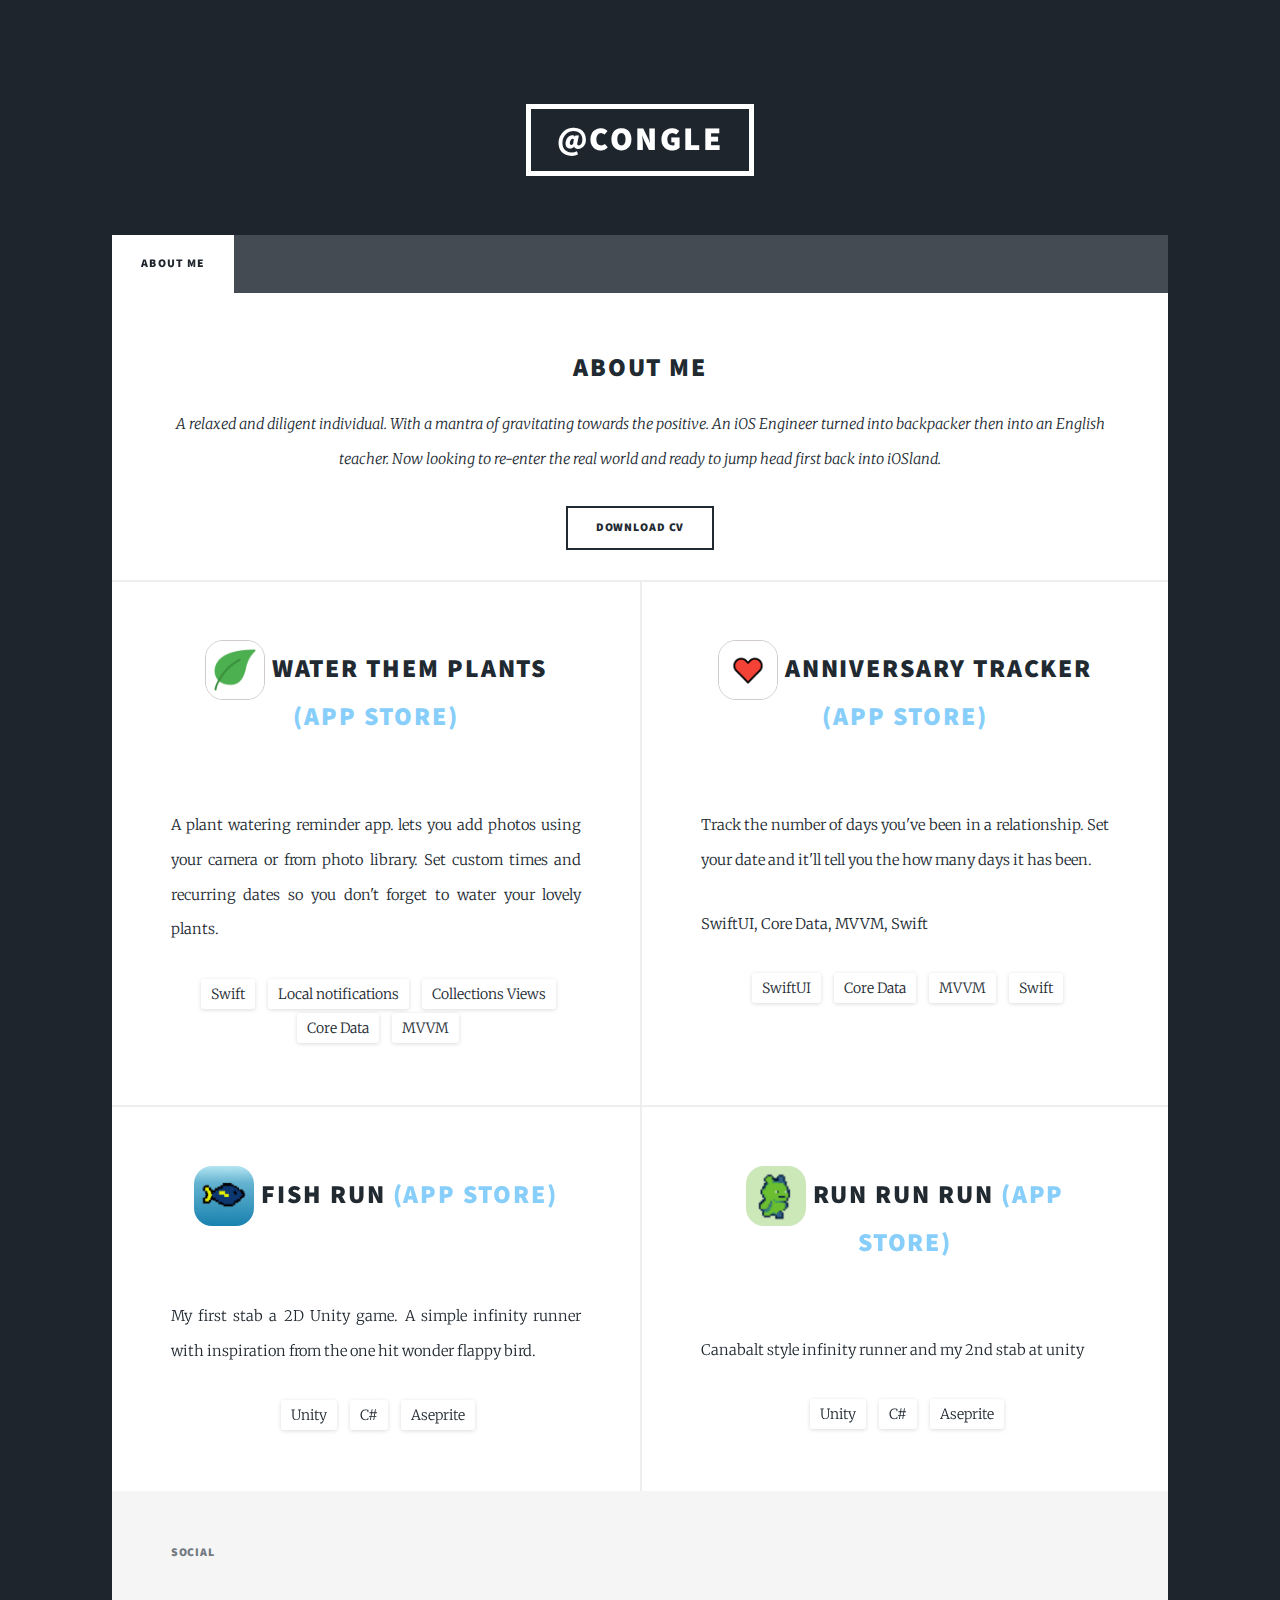
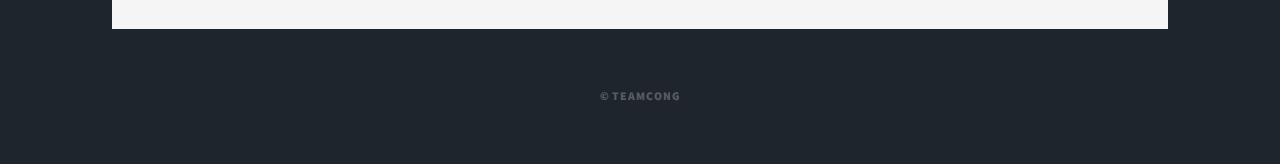
==== index.html @ a838cdcf "adds tags and app icons" ====
<!DOCTYPE HTML>
<!--
	Massively by HTML5 UP
	html5up.net | @ajlkn
	Free for personal and commercial use under the CCA 3.0 license (html5up.net/license)
-->
<html>
	<head>
		<title>Cong Le</title>
		<meta charset="utf-8" />
		<meta name="viewport" content="width=device-width, initial-scale=1, user-scalable=no" />
		<link rel="stylesheet" href="assets/css/main.css" />
		<noscript><link rel="stylesheet" href="assets/css/noscript.css" /></noscript>
	</head>
	<body class="is-preload">

		<!-- Wrapper -->
			<div id="wrapper" class="fade-in">
				<!-- Header -->
					<header id="header">
						<a href="index.html" class="logo">@CongLe</a>
					</header>

				<!-- Nav -->
					<nav id="nav">
						<ul class="links">
							<li class="active"><a href="index.html">About me</a></li>
							<!-- <li class="active"><a href="index.html">Apps</a></li>
							<li class="active"><a href="index.html">This is Massively</a></li> -->
						</ul>
						<ul class="icons">
							<li><a href="https://twitter.com/congle" class="icon brands fa-twitter"><span class="label">Twitter</span></a></li>
							<li><a href="https://www.linkedin.com/in/cong-le-ios/" class="icon brands fa-linkedin"><span class="label">Instagram</span></a></li>
							<li><a href="https://github.com/CongL3" class="icon brands fa-github"><span class="label">GitHub</span></a></li>
						</ul>
					</nav>

				<!-- Main -->
					<div id="main">

						<!-- Featured Post -->
								<header class="major">
									<h2><a href="#">About me</a></h2>
									<p>A relaxed and diligent individual. With a mantra of gravitating towards the positive. An iOS Engineer turned into backpacker then into an English teacher.
										Now looking to re-enter the real world and ready to jump head first back into iOSland.
										</p>
										<a href="files/CV.pdf" target="_blank" class="section_btn button"><span><i
											class="fa fa-download" aria-hidden="true"></i></span>Download CV</a>
												</header>
								<!-- <a href="#" class="image main"><img src="images/pic01.jpg" alt="" /></a>
								<ul class="actions special">
									<li><a href="#" class="button large">Full Story</a></li>
								</ul> -->

						<!-- Posts -->
							<section class="posts">
								<article>
									<header>
										<h2>
											<div>
												<img src="images/waterthemplantsicon.png" style="vertical-align: middle; height:60px;width:auto;border-radius:30%;  border: 1px solid rgb(209, 202, 202);"/>
												<span style="vertical-align: middle;">Water them plants<a href="https://apps.apple.com/us/app/water-them-plants/id1573313539" style="color: lightskyblue;"> (App store) </a></span>
											</div>
										</h2>
									</header>
									<a class="image fit"><img src="images/waterthemplants.png" alt="" /></a>
									<p>A plant watering reminder app. lets you add photos using your camera or from photo library.
										 Set custom times and recurring dates so you don't forget to water your lovely plants.</p>
										 <ul class="tags">
											<li>Swift</li>
											<li>Local notifications</li>
											<li>Collections Views</li>
											<li>Core Data</li>
											<li>MVVM</li>
										</ul>
								</article>
								<article>
									<header>

										<h2>
											<div>
												<img src="images/anniversaryicon.png" style="vertical-align: middle; height:60px;width:auto;border-radius:30%;border: 1px solid rgb(209, 202, 202)"/>
												<span style="vertical-align: middle;">Anniversary tracker<a href="https://apps.apple.com/us/app/anniversary-tracker-no-ads/id1570714816" style="color: lightskyblue;"> (App store) </a></span>
											</div>
										</h2>
									</header>
									<a class="image fit"><img src="images/anniversarytracker.png" alt="" /></a>
									<p>Track the number of days you've been in a relationship. Set your date and it'll tell you the how many days it has been.</p>
									<p>SwiftUI, Core Data, MVVM, Swift</p>
									<ul class="tags">
										<li>SwiftUI</li>
										<li>Core Data</li>
										<li>MVVM</li>
										<li>Swift</li>
									</ul>

								</article>
								<article>
									<header>
									<h2>
										<div>
											<img src="images/FishRunIcon.png" style="vertical-align: middle; height:60px;width:auto;border-radius:30%;"/>
											<span style="vertical-align: middle;">Fish Run<a href="https://apps.apple.com/us/app/fish-run-collect-stars/id1580103922" style="color: lightskyblue;"> (App store) </a></span>
										</div>
									</h2>
									</header>
									<a class="image fit"><img src="images/fishrun.png" alt="" /></a>
									<p>My first stab a 2D Unity game. A simple infinity runner with inspiration from the one hit wonder flappy bird.</p>
									<ul class="tags">
										<li>Unity</li>
										<li>C#</li>
										<li>Aseprite</li>
									</ul>
								</article>
								<article>
									<header>
										<h2>
											<div>
												<img src="images/RunRunRunIcon.png" style="vertical-align: middle; height:60px;width:auto;border-radius:30%;"/>
												<span style="vertical-align: middle;">Run Run Run<a href="https://apps.apple.com/us/app/run-run-run/id1582701318" style="color: lightskyblue;"> (App store) </a></span>
											</div>
										</h2>
									</header>
									<a class="image fit"><img src="images/runrunrun.png" alt="" /></a>
									<p>Canabalt style infinity runner and my 2nd stab at unity</p>
									<ul class="tags">
										<li>Unity</li>
										<li>C#</li>
										<li>Aseprite</li>
									</ul>

								</article>

							</section>

						<!-- Footer -->

					</div>

				<!-- Footer -->
					<footer id="footer">
						<!-- <section class="split contact">
							<section class="alt">
								<h3>Address</h3>
								<p>1234 Somewhere Road #87257<br />
								Nashville, TN 00000-0000</p>
							</section>
						</section> -->
						<section class="split contact">
							<section>
								<h3>Social</h3>
								<ul class="icons alt">

									<li><a href="https://twitter.com/congle" class="icon brands alt fa-twitter"><span class="label">Twitter</span></a></li>
									<li><a href="https://www.linkedin.com/in/cong-le-ios/" class="icon brands alt fa-linkedin"><span class="label">linkedin</span></a></li>
									<li><a href="https://github.com/CongL3" class="icon brands alt fa-github"><span class="label">GitHub</span></a></li>
								</ul>
							</section>
						</section>
					</footer>

				<!-- Copyright -->
					<div id="copyright">
						<ul><li>&copy; TEAMCONG</li>
					</div>

			</div>

		<!-- Scripts -->
			<script src="assets/js/jquery.min.js"></script>
			<script src="assets/js/jquery.scrollex.min.js"></script>
			<script src="assets/js/jquery.scrolly.min.js"></script>
			<script src="assets/js/browser.min.js"></script>
			<script src="assets/js/breakpoints.min.js"></script>
			<script src="assets/js/util.js"></script>
			<script src="assets/js/main.js"></script>

	</body>
</html>
---- assets/css/main.css ----
@import url(fontawesome-all.min.css);
@import url("https://fonts.googleapis.com/css?family=Merriweather:300,700,300italic,700italic|Source+Sans+Pro:900");

/*
	Massively by HTML5 UP
	html5up.net | @ajlkn
	Free for personal and commercial use under the CCA 3.0 license (html5up.net/license)
*/

html, body, div, span, applet, object,
iframe, h1, h2, h3, h4, h5, h6, p, blockquote,
pre, a, abbr, acronym, address, big, cite,
code, del, dfn, em, img, ins, kbd, q, s, samp,
small, strike, strong, sub, sup, tt, var, b,
u, i, center, dl, dt, dd, ol, ul, li, fieldset,
form, label, legend, table, caption, tbody,
tfoot, thead, tr, th, td, article, aside,
canvas, details, embed, figure, figcaption,
footer, header, hgroup, menu, nav, output, ruby,
section, summary, time, mark, audio, video {
	margin: 0;
	padding: 0;
	border: 0;
	font-size: 100%;
	font: inherit;
	vertical-align: baseline;}

article, aside, details, figcaption, figure,
footer, header, hgroup, menu, nav, section {
	display: block;}

body {
	line-height: 1;
}

ol, ul {
	list-style: none;
}

blockquote, q {
	quotes: none;
}

	blockquote:before, blockquote:after, q:before, q:after {
		content: '';
		content: none;
	}

table {
	border-collapse: collapse;
	border-spacing: 0;
}

body {
	-webkit-text-size-adjust: none;
}

mark {
	background-color: transparent;
	color: inherit;
}

input::-moz-focus-inner {
	border: 0;
	padding: 0;
}

input, select, textarea {
	-moz-appearance: none;
	-webkit-appearance: none;
	-ms-appearance: none;
	appearance: none;
}

/* Basic */

	@-ms-viewport {
		width: device-width;
	}

	body {
		-ms-overflow-style: scrollbar;
	}

	@media screen and (max-width: 480px) {

		html, body {
			min-width: 320px;
		}

	}

	html {
		box-sizing: border-box;
	}

	*, *:before, *:after {
		box-sizing: inherit;
	}

	body {
		background-color: #1e252d;
	}

		body.is-preload *, body.is-preload *:before, body.is-preload *:after {
			-moz-animation: none !important;
			-webkit-animation: none !important;
			-ms-animation: none !important;
			animation: none !important;
			-moz-transition: none !important;
			-webkit-transition: none !important;
			-ms-transition: none !important;
			transition: none !important;
		}

/* Type */

	html {
		font-size: 16pt;
	}

		@media screen and (max-width: 1680px) {

			html {
				font-size: 12pt;
			}

		}

		@media screen and (max-width: 1280px) {

			html {
				font-size: 11pt;
			}

		}

		@media screen and (max-width: 360px) {

			html {
				font-size: 10pt;
			}

		}

	body {
		color: #212931;
	}

	body, input, select, textarea {
		font-family: "Merriweather", Georgia, serif;
		font-weight: 300;
		font-size: 1rem;
		line-height: 2.375;
	}

	a {
		-moz-transition: color 0.2s ease-in-out, background-color 0.2s ease-in-out, border-color 0.2s ease-in-out, box-shadow 0.2s ease-in-out;
		-webkit-transition: color 0.2s ease-in-out, background-color 0.2s ease-in-out, border-color 0.2s ease-in-out, box-shadow 0.2s ease-in-out;
		-ms-transition: color 0.2s ease-in-out, background-color 0.2s ease-in-out, border-color 0.2s ease-in-out, box-shadow 0.2s ease-in-out;
		transition: color 0.2s ease-in-out, background-color 0.2s ease-in-out, border-color 0.2s ease-in-out, box-shadow 0.2s ease-in-out;
		border-bottom: dotted 1px;
		text-decoration: none;
	}

		a:hover {
			border-bottom-color: transparent;
		}

	strong, b {
		font-weight: 600;
	}

	em, i {
		font-style: italic;
	}

	p {
		text-align: justify;
		margin: 0 0 2rem 0;
	}

	h1, h2, h3, h4, h5, h6 {
		font-family: "Source Sans Pro", Helvetica, sans-serif;
		font-weight: 900;
		line-height: 1.5;
		letter-spacing: 0.075em;
		text-transform: uppercase;
		margin: 0 0 1rem 0;
	}

		h1 a, h2 a, h3 a, h4 a, h5 a, h6 a {
			border-bottom: 0;
			color: inherit;
			text-decoration: none;
		}

	h1 {
		font-size: 4rem;
		line-height: 1.1;
		margin: 0 0 2rem 0;
	}

	h2 {
		font-size: 1.75rem;
		line-height: 1.3;
		margin: 0 0 1.5rem 0;
	}

	h3 {
		font-size: 1.25rem;
		margin: 0 0 1.5rem 0;
	}

	h4 {
		font-size: 1rem;
	}

	h5 {
		font-size: 0.9rem;
	}

	h6 {
		font-size: 0.8rem;
	}

	sub {
		font-size: 0.8rem;
		position: relative;
		top: 0.5rem;
	}

	sup {
		font-size: 0.8rem;
		position: relative;
		top: -0.5rem;
	}

	blockquote {
		border-left: solid 4px;
		font-style: italic;
		margin: 0 0 2rem 0;
		padding: 0.5rem 0 0.5rem 2rem;
	}

	code {
		border: solid 2px;
		font-family: "Courier New", monospace;
		font-size: 0.9rem;
		margin: 0 0.25rem;
		padding: 0.25rem 0.65rem;
	}

	pre {
		-webkit-overflow-scrolling: touch;
		font-family: "Courier New", monospace;
		font-size: 0.9rem;
		margin: 0 0 2rem 0;
	}

		pre code {
			display: block;
			line-height: 1.75;
			padding: 1rem 1.5rem;
			overflow-x: auto;
		}

	hr {
		border: 0;
		border-bottom: solid 2px;
		margin: 3rem 0;
	}

		hr.major {
			margin: 5rem 0;
		}

	.align-left {
		text-align: left;
	}

	.align-center {
		text-align: center;
	}

	.align-right {
		text-align: right;
	}

	input, select, textarea {
		color: #212931;
	}

	a {
		color: #212931;
		border-bottom-color: rgba(33, 41, 49, 0.5);
	}

		a:hover {
			border-bottom-color: transparent;
			color: #18bfef !important;
		}

	strong, b {
		color: #212931;
	}

	h1, h2, h3, h4, h5, h6 {
		color: #212931;
	}

	blockquote {
		border-left-color: #eeeeee;
	}

	code {
		background: rgba(220, 220, 220, 0.25);
		border-color: #eeeeee;
	}

	hr {
		border-bottom-color: #eeeeee;
	}

/* Row */

	.row {
		display: flex;
		flex-wrap: wrap;
		box-sizing: border-box;
		align-items: stretch;
	}

		.row > * {
			box-sizing: border-box;
		}

		.row.gtr-uniform > * > :last-child {
			margin-bottom: 0;
		}

		.row.aln-left {
			justify-content: flex-start;
		}

		.row.aln-center {
			justify-content: center;
		}

		.row.aln-right {
			justify-content: flex-end;
		}

		.row.aln-top {
			align-items: flex-start;
		}

		.row.aln-middle {
			align-items: center;
		}

		.row.aln-bottom {
			align-items: flex-end;
		}

		.row > .imp {
			order: -1;
		}

		.row > .col-1 {
			width: 8.33333%;
		}

		.row > .off-1 {
			margin-left: 8.33333%;
		}

		.row > .col-2 {
			width: 16.66667%;
		}

		.row > .off-2 {
			margin-left: 16.66667%;
		}

		.row > .col-3 {
			width: 25%;
		}

		.row > .off-3 {
			margin-left: 25%;
		}

		.row > .col-4 {
			width: 33.33333%;
		}

		.row > .off-4 {
			margin-left: 33.33333%;
		}

		.row > .col-5 {
			width: 41.66667%;
		}

		.row > .off-5 {
			margin-left: 41.66667%;
		}

		.row > .col-6 {
			width: 50%;
		}

		.row > .off-6 {
			margin-left: 50%;
		}

		.row > .col-7 {
			width: 58.33333%;
		}

		.row > .off-7 {
			margin-left: 58.33333%;
		}

		.row > .col-8 {
			width: 66.66667%;
		}

		.row > .off-8 {
			margin-left: 66.66667%;
		}

		.row > .col-9 {
			width: 75%;
		}

		.row > .off-9 {
			margin-left: 75%;
		}

		.row > .col-10 {
			width: 83.33333%;
		}

		.row > .off-10 {
			margin-left: 83.33333%;
		}

		.row > .col-11 {
			width: 91.66667%;
		}

		.row > .off-11 {
			margin-left: 91.66667%;
		}

		.row > .col-12 {
			width: 100%;
		}

		.row > .off-12 {
			margin-left: 100%;
		}

		.row.gtr-0 {
			margin-top: 0;
			margin-left: 0rem;
		}

			.row.gtr-0 > * {
				padding: 0 0 0 0rem;
			}

			.row.gtr-0.gtr-uniform {
				margin-top: 0rem;
			}

				.row.gtr-0.gtr-uniform > * {
					padding-top: 0rem;
				}

		.row.gtr-25 {
			margin-top: 0;
			margin-left: -0.375rem;
		}

			.row.gtr-25 > * {
				padding: 0 0 0 0.375rem;
			}

			.row.gtr-25.gtr-uniform {
				margin-top: -0.375rem;
			}

				.row.gtr-25.gtr-uniform > * {
					padding-top: 0.375rem;
				}

		.row.gtr-50 {
			margin-top: 0;
			margin-left: -0.75rem;
		}

			.row.gtr-50 > * {
				padding: 0 0 0 0.75rem;
			}

			.row.gtr-50.gtr-uniform {
				margin-top: -0.75rem;
			}

				.row.gtr-50.gtr-uniform > * {
					padding-top: 0.75rem;
				}

		.row {
			margin-top: 0;
			margin-left: -1.5rem;
		}

			.row > * {
				padding: 0 0 0 1.5rem;
			}

			.row.gtr-uniform {
				margin-top: -1.5rem;
			}

				.row.gtr-uniform > * {
					padding-top: 1.5rem;
				}

		.row.gtr-150 {
			margin-top: 0;
			margin-left: -2.25rem;
		}

			.row.gtr-150 > * {
				padding: 0 0 0 2.25rem;
			}

			.row.gtr-150.gtr-uniform {
				margin-top: -2.25rem;
			}

				.row.gtr-150.gtr-uniform > * {
					padding-top: 2.25rem;
				}

		.row.gtr-200 {
			margin-top: 0;
			margin-left: -3rem;
		}

			.row.gtr-200 > * {
				padding: 0 0 0 3rem;
			}

			.row.gtr-200.gtr-uniform {
				margin-top: -3rem;
			}

				.row.gtr-200.gtr-uniform > * {
					padding-top: 3rem;
				}

		@media screen and (max-width: 1680px) {

			.row {
				display: flex;
				flex-wrap: wrap;
				box-sizing: border-box;
				align-items: stretch;
			}

				.row > * {
					box-sizing: border-box;
				}

				.row.gtr-uniform > * > :last-child {
					margin-bottom: 0;
				}

				.row.aln-left {
					justify-content: flex-start;
				}

				.row.aln-center {
					justify-content: center;
				}

				.row.aln-right {
					justify-content: flex-end;
				}

				.row.aln-top {
					align-items: flex-start;
				}

				.row.aln-middle {
					align-items: center;
				}

				.row.aln-bottom {
					align-items: flex-end;
				}

				.row > .imp-xlarge {
					order: -1;
				}

				.row > .col-1-xlarge {
					width: 8.33333%;
				}

				.row > .off-1-xlarge {
					margin-left: 8.33333%;
				}

				.row > .col-2-xlarge {
					width: 16.66667%;
				}

				.row > .off-2-xlarge {
					margin-left: 16.66667%;
				}

				.row > .col-3-xlarge {
					width: 25%;
				}

				.row > .off-3-xlarge {
					margin-left: 25%;
				}

				.row > .col-4-xlarge {
					width: 33.33333%;
				}

				.row > .off-4-xlarge {
					margin-left: 33.33333%;
				}

				.row > .col-5-xlarge {
					width: 41.66667%;
				}

				.row > .off-5-xlarge {
					margin-left: 41.66667%;
				}

				.row > .col-6-xlarge {
					width: 50%;
				}

				.row > .off-6-xlarge {
					margin-left: 50%;
				}

				.row > .col-7-xlarge {
					width: 58.33333%;
				}

				.row > .off-7-xlarge {
					margin-left: 58.33333%;
				}

				.row > .col-8-xlarge {
					width: 66.66667%;
				}

				.row > .off-8-xlarge {
					margin-left: 66.66667%;
				}

				.row > .col-9-xlarge {
					width: 75%;
				}

				.row > .off-9-xlarge {
					margin-left: 75%;
				}

				.row > .col-10-xlarge {
					width: 83.33333%;
				}

				.row > .off-10-xlarge {
					margin-left: 83.33333%;
				}

				.row > .col-11-xlarge {
					width: 91.66667%;
				}

				.row > .off-11-xlarge {
					margin-left: 91.66667%;
				}

				.row > .col-12-xlarge {
					width: 100%;
				}

				.row > .off-12-xlarge {
					margin-left: 100%;
				}

				.row.gtr-0 {
					margin-top: 0;
					margin-left: 0rem;
				}

					.row.gtr-0 > * {
						padding: 0 0 0 0rem;
					}

					.row.gtr-0.gtr-uniform {
						margin-top: 0rem;
					}

						.row.gtr-0.gtr-uniform > * {
							padding-top: 0rem;
						}

				.row.gtr-25 {
					margin-top: 0;
					margin-left: -0.375rem;
				}

					.row.gtr-25 > * {
						padding: 0 0 0 0.375rem;
					}

					.row.gtr-25.gtr-uniform {
						margin-top: -0.375rem;
					}

						.row.gtr-25.gtr-uniform > * {
							padding-top: 0.375rem;
						}

				.row.gtr-50 {
					margin-top: 0;
					margin-left: -0.75rem;
				}

					.row.gtr-50 > * {
						padding: 0 0 0 0.75rem;
					}

					.row.gtr-50.gtr-uniform {
						margin-top: -0.75rem;
					}

						.row.gtr-50.gtr-uniform > * {
							padding-top: 0.75rem;
						}

				.row {
					margin-top: 0;
					margin-left: -1.5rem;
				}

					.row > * {
						padding: 0 0 0 1.5rem;
					}

					.row.gtr-uniform {
						margin-top: -1.5rem;
					}

						.row.gtr-uniform > * {
							padding-top: 1.5rem;
						}

				.row.gtr-150 {
					margin-top: 0;
					margin-left: -2.25rem;
				}

					.row.gtr-150 > * {
						padding: 0 0 0 2.25rem;
					}

					.row.gtr-150.gtr-uniform {
						margin-top: -2.25rem;
					}

						.row.gtr-150.gtr-uniform > * {
							padding-top: 2.25rem;
						}

				.row.gtr-200 {
					margin-top: 0;
					margin-left: -3rem;
				}

					.row.gtr-200 > * {
						padding: 0 0 0 3rem;
					}

					.row.gtr-200.gtr-uniform {
						margin-top: -3rem;
					}

						.row.gtr-200.gtr-uniform > * {
							padding-top: 3rem;
						}

		}

		@media screen and (max-width: 1280px) {

			.row {
				display: flex;
				flex-wrap: wrap;
				box-sizing: border-box;
				align-items: stretch;
			}

				.row > * {
					box-sizing: border-box;
				}

				.row.gtr-uniform > * > :last-child {
					margin-bottom: 0;
				}

				.row.aln-left {
					justify-content: flex-start;
				}

				.row.aln-center {
					justify-content: center;
				}

				.row.aln-right {
					justify-content: flex-end;
				}

				.row.aln-top {
					align-items: flex-start;
				}

				.row.aln-middle {
					align-items: center;
				}

				.row.aln-bottom {
					align-items: flex-end;
				}

				.row > .imp-large {
					order: -1;
				}

				.row > .col-1-large {
					width: 8.33333%;
				}

				.row > .off-1-large {
					margin-left: 8.33333%;
				}

				.row > .col-2-large {
					width: 16.66667%;
				}

				.row > .off-2-large {
					margin-left: 16.66667%;
				}

				.row > .col-3-large {
					width: 25%;
				}

				.row > .off-3-large {
					margin-left: 25%;
				}

				.row > .col-4-large {
					width: 33.33333%;
				}

				.row > .off-4-large {
					margin-left: 33.33333%;
				}

				.row > .col-5-large {
					width: 41.66667%;
				}

				.row > .off-5-large {
					margin-left: 41.66667%;
				}

				.row > .col-6-large {
					width: 50%;
				}

				.row > .off-6-large {
					margin-left: 50%;
				}

				.row > .col-7-large {
					width: 58.33333%;
				}

				.row > .off-7-large {
					margin-left: 58.33333%;
				}

				.row > .col-8-large {
					width: 66.66667%;
				}

				.row > .off-8-large {
					margin-left: 66.66667%;
				}

				.row > .col-9-large {
					width: 75%;
				}

				.row > .off-9-large {
					margin-left: 75%;
				}

				.row > .col-10-large {
					width: 83.33333%;
				}

				.row > .off-10-large {
					margin-left: 83.33333%;
				}

				.row > .col-11-large {
					width: 91.66667%;
				}

				.row > .off-11-large {
					margin-left: 91.66667%;
				}

				.row > .col-12-large {
					width: 100%;
				}

				.row > .off-12-large {
					margin-left: 100%;
				}

				.row.gtr-0 {
					margin-top: 0;
					margin-left: 0rem;
				}

					.row.gtr-0 > * {
						padding: 0 0 0 0rem;
					}

					.row.gtr-0.gtr-uniform {
						margin-top: 0rem;
					}

						.row.gtr-0.gtr-uniform > * {
							padding-top: 0rem;
						}

				.row.gtr-25 {
					margin-top: 0;
					margin-left: -0.375rem;
				}

					.row.gtr-25 > * {
						padding: 0 0 0 0.375rem;
					}

					.row.gtr-25.gtr-uniform {
						margin-top: -0.375rem;
					}

						.row.gtr-25.gtr-uniform > * {
							padding-top: 0.375rem;
						}

				.row.gtr-50 {
					margin-top: 0;
					margin-left: -0.75rem;
				}

					.row.gtr-50 > * {
						padding: 0 0 0 0.75rem;
					}

					.row.gtr-50.gtr-uniform {
						margin-top: -0.75rem;
					}

						.row.gtr-50.gtr-uniform > * {
							padding-top: 0.75rem;
						}

				.row {
					margin-top: 0;
					margin-left: -1.5rem;
				}

					.row > * {
						padding: 0 0 0 1.5rem;
					}

					.row.gtr-uniform {
						margin-top: -1.5rem;
					}

						.row.gtr-uniform > * {
							padding-top: 1.5rem;
						}

				.row.gtr-150 {
					margin-top: 0;
					margin-left: -2.25rem;
				}

					.row.gtr-150 > * {
						padding: 0 0 0 2.25rem;
					}

					.row.gtr-150.gtr-uniform {
						margin-top: -2.25rem;
					}

						.row.gtr-150.gtr-uniform > * {
							padding-top: 2.25rem;
						}

				.row.gtr-200 {
					margin-top: 0;
					margin-left: -3rem;
				}

					.row.gtr-200 > * {
						padding: 0 0 0 3rem;
					}

					.row.gtr-200.gtr-uniform {
						margin-top: -3rem;
					}

						.row.gtr-200.gtr-uniform > * {
							padding-top: 3rem;
						}

		}

		@media screen and (max-width: 980px) {

			.row {
				display: flex;
				flex-wrap: wrap;
				box-sizing: border-box;
				align-items: stretch;
			}

				.row > * {
					box-sizing: border-box;
				}

				.row.gtr-uniform > * > :last-child {
					margin-bottom: 0;
				}

				.row.aln-left {
					justify-content: flex-start;
				}

				.row.aln-center {
					justify-content: center;
				}

				.row.aln-right {
					justify-content: flex-end;
				}

				.row.aln-top {
					align-items: flex-start;
				}

				.row.aln-middle {
					align-items: center;
				}

				.row.aln-bottom {
					align-items: flex-end;
				}

				.row > .imp-medium {
					order: -1;
				}

				.row > .col-1-medium {
					width: 8.33333%;
				}

				.row > .off-1-medium {
					margin-left: 8.33333%;
				}

				.row > .col-2-medium {
					width: 16.66667%;
				}

				.row > .off-2-medium {
					margin-left: 16.66667%;
				}

				.row > .col-3-medium {
					width: 25%;
				}

				.row > .off-3-medium {
					margin-left: 25%;
				}

				.row > .col-4-medium {
					width: 33.33333%;
				}

				.row > .off-4-medium {
					margin-left: 33.33333%;
				}

				.row > .col-5-medium {
					width: 41.66667%;
				}

				.row > .off-5-medium {
					margin-left: 41.66667%;
				}

				.row > .col-6-medium {
					width: 50%;
				}

				.row > .off-6-medium {
					margin-left: 50%;
				}

				.row > .col-7-medium {
					width: 58.33333%;
				}

				.row > .off-7-medium {
					margin-left: 58.33333%;
				}

				.row > .col-8-medium {
					width: 66.66667%;
				}

				.row > .off-8-medium {
					margin-left: 66.66667%;
				}

				.row > .col-9-medium {
					width: 75%;
				}

				.row > .off-9-medium {
					margin-left: 75%;
				}

				.row > .col-10-medium {
					width: 83.33333%;
				}

				.row > .off-10-medium {
					margin-left: 83.33333%;
				}

				.row > .col-11-medium {
					width: 91.66667%;
				}

				.row > .off-11-medium {
					margin-left: 91.66667%;
				}

				.row > .col-12-medium {
					width: 100%;
				}

				.row > .off-12-medium {
					margin-left: 100%;
				}

				.row.gtr-0 {
					margin-top: 0;
					margin-left: 0rem;
				}

					.row.gtr-0 > * {
						padding: 0 0 0 0rem;
					}

					.row.gtr-0.gtr-uniform {
						margin-top: 0rem;
					}

						.row.gtr-0.gtr-uniform > * {
							padding-top: 0rem;
						}

				.row.gtr-25 {
					margin-top: 0;
					margin-left: -0.375rem;
				}

					.row.gtr-25 > * {
						padding: 0 0 0 0.375rem;
					}

					.row.gtr-25.gtr-uniform {
						margin-top: -0.375rem;
					}

						.row.gtr-25.gtr-uniform > * {
							padding-top: 0.375rem;
						}

				.row.gtr-50 {
					margin-top: 0;
					margin-left: -0.75rem;
				}

					.row.gtr-50 > * {
						padding: 0 0 0 0.75rem;
					}

					.row.gtr-50.gtr-uniform {
						margin-top: -0.75rem;
					}

						.row.gtr-50.gtr-uniform > * {
							padding-top: 0.75rem;
						}

				.row {
					margin-top: 0;
					margin-left: -1.5rem;
				}

					.row > * {
						padding: 0 0 0 1.5rem;
					}

					.row.gtr-uniform {
						margin-top: -1.5rem;
					}

						.row.gtr-uniform > * {
							padding-top: 1.5rem;
						}

				.row.gtr-150 {
					margin-top: 0;
					margin-left: -2.25rem;
				}

					.row.gtr-150 > * {
						padding: 0 0 0 2.25rem;
					}

					.row.gtr-150.gtr-uniform {
						margin-top: -2.25rem;
					}

						.row.gtr-150.gtr-uniform > * {
							padding-top: 2.25rem;
						}

				.row.gtr-200 {
					margin-top: 0;
					margin-left: -3rem;
				}

					.row.gtr-200 > * {
						padding: 0 0 0 3rem;
					}

					.row.gtr-200.gtr-uniform {
						margin-top: -3rem;
					}

						.row.gtr-200.gtr-uniform > * {
							padding-top: 3rem;
						}

		}

		@media screen and (max-width: 736px) {

			.row {
				display: flex;
				flex-wrap: wrap;
				box-sizing: border-box;
				align-items: stretch;
			}

				.row > * {
					box-sizing: border-box;
				}

				.row.gtr-uniform > * > :last-child {
					margin-bottom: 0;
				}

				.row.aln-left {
					justify-content: flex-start;
				}

				.row.aln-center {
					justify-content: center;
				}

				.row.aln-right {
					justify-content: flex-end;
				}

				.row.aln-top {
					align-items: flex-start;
				}

				.row.aln-middle {
					align-items: center;
				}

				.row.aln-bottom {
					align-items: flex-end;
				}

				.row > .imp-small {
					order: -1;
				}

				.row > .col-1-small {
					width: 8.33333%;
				}

				.row > .off-1-small {
					margin-left: 8.33333%;
				}

				.row > .col-2-small {
					width: 16.66667%;
				}

				.row > .off-2-small {
					margin-left: 16.66667%;
				}

				.row > .col-3-small {
					width: 25%;
				}

				.row > .off-3-small {
					margin-left: 25%;
				}

				.row > .col-4-small {
					width: 33.33333%;
				}

				.row > .off-4-small {
					margin-left: 33.33333%;
				}

				.row > .col-5-small {
					width: 41.66667%;
				}

				.row > .off-5-small {
					margin-left: 41.66667%;
				}

				.row > .col-6-small {
					width: 50%;
				}

				.row > .off-6-small {
					margin-left: 50%;
				}

				.row > .col-7-small {
					width: 58.33333%;
				}

				.row > .off-7-small {
					margin-left: 58.33333%;
				}

				.row > .col-8-small {
					width: 66.66667%;
				}

				.row > .off-8-small {
					margin-left: 66.66667%;
				}

				.row > .col-9-small {
					width: 75%;
				}

				.row > .off-9-small {
					margin-left: 75%;
				}

				.row > .col-10-small {
					width: 83.33333%;
				}

				.row > .off-10-small {
					margin-left: 83.33333%;
				}

				.row > .col-11-small {
					width: 91.66667%;
				}

				.row > .off-11-small {
					margin-left: 91.66667%;
				}

				.row > .col-12-small {
					width: 100%;
				}

				.row > .off-12-small {
					margin-left: 100%;
				}

				.row.gtr-0 {
					margin-top: 0;
					margin-left: 0rem;
				}

					.row.gtr-0 > * {
						padding: 0 0 0 0rem;
					}

					.row.gtr-0.gtr-uniform {
						margin-top: 0rem;
					}

						.row.gtr-0.gtr-uniform > * {
							padding-top: 0rem;
						}

				.row.gtr-25 {
					margin-top: 0;
					margin-left: -0.375rem;
				}

					.row.gtr-25 > * {
						padding: 0 0 0 0.375rem;
					}

					.row.gtr-25.gtr-uniform {
						margin-top: -0.375rem;
					}

						.row.gtr-25.gtr-uniform > * {
							padding-top: 0.375rem;
						}

				.row.gtr-50 {
					margin-top: 0;
					margin-left: -0.75rem;
				}

					.row.gtr-50 > * {
						padding: 0 0 0 0.75rem;
					}

					.row.gtr-50.gtr-uniform {
						margin-top: -0.75rem;
					}

						.row.gtr-50.gtr-uniform > * {
							padding-top: 0.75rem;
						}

				.row {
					margin-top: 0;
					margin-left: -1.5rem;
				}

					.row > * {
						padding: 0 0 0 1.5rem;
					}

					.row.gtr-uniform {
						margin-top: -1.5rem;
					}

						.row.gtr-uniform > * {
							padding-top: 1.5rem;
						}

				.row.gtr-150 {
					margin-top: 0;
					margin-left: -2.25rem;
				}

					.row.gtr-150 > * {
						padding: 0 0 0 2.25rem;
					}

					.row.gtr-150.gtr-uniform {
						margin-top: -2.25rem;
					}

						.row.gtr-150.gtr-uniform > * {
							padding-top: 2.25rem;
						}

				.row.gtr-200 {
					margin-top: 0;
					margin-left: -3rem;
				}

					.row.gtr-200 > * {
						padding: 0 0 0 3rem;
					}

					.row.gtr-200.gtr-uniform {
						margin-top: -3rem;
					}

						.row.gtr-200.gtr-uniform > * {
							padding-top: 3rem;
						}

		}

		@media screen and (max-width: 480px) {

			.row {
				display: flex;
				flex-wrap: wrap;
				box-sizing: border-box;
				align-items: stretch;
			}

				.row > * {
					box-sizing: border-box;
				}

				.row.gtr-uniform > * > :last-child {
					margin-bottom: 0;
				}

				.row.aln-left {
					justify-content: flex-start;
				}

				.row.aln-center {
					justify-content: center;
				}

				.row.aln-right {
					justify-content: flex-end;
				}

				.row.aln-top {
					align-items: flex-start;
				}

				.row.aln-middle {
					align-items: center;
				}

				.row.aln-bottom {
					align-items: flex-end;
				}

				.row > .imp-xsmall {
					order: -1;
				}

				.row > .col-1-xsmall {
					width: 8.33333%;
				}

				.row > .off-1-xsmall {
					margin-left: 8.33333%;
				}

				.row > .col-2-xsmall {
					width: 16.66667%;
				}

				.row > .off-2-xsmall {
					margin-left: 16.66667%;
				}

				.row > .col-3-xsmall {
					width: 25%;
				}

				.row > .off-3-xsmall {
					margin-left: 25%;
				}

				.row > .col-4-xsmall {
					width: 33.33333%;
				}

				.row > .off-4-xsmall {
					margin-left: 33.33333%;
				}

				.row > .col-5-xsmall {
					width: 41.66667%;
				}

				.row > .off-5-xsmall {
					margin-left: 41.66667%;
				}

				.row > .col-6-xsmall {
					width: 50%;
				}

				.row > .off-6-xsmall {
					margin-left: 50%;
				}

				.row > .col-7-xsmall {
					width: 58.33333%;
				}

				.row > .off-7-xsmall {
					margin-left: 58.33333%;
				}

				.row > .col-8-xsmall {
					width: 66.66667%;
				}

				.row > .off-8-xsmall {
					margin-left: 66.66667%;
				}

				.row > .col-9-xsmall {
					width: 75%;
				}

				.row > .off-9-xsmall {
					margin-left: 75%;
				}

				.row > .col-10-xsmall {
					width: 83.33333%;
				}

				.row > .off-10-xsmall {
					margin-left: 83.33333%;
				}

				.row > .col-11-xsmall {
					width: 91.66667%;
				}

				.row > .off-11-xsmall {
					margin-left: 91.66667%;
				}

				.row > .col-12-xsmall {
					width: 100%;
				}

				.row > .off-12-xsmall {
					margin-left: 100%;
				}

				.row.gtr-0 {
					margin-top: 0;
					margin-left: 0rem;
				}

					.row.gtr-0 > * {
						padding: 0 0 0 0rem;
					}

					.row.gtr-0.gtr-uniform {
						margin-top: 0rem;
					}

						.row.gtr-0.gtr-uniform > * {
							padding-top: 0rem;
						}

				.row.gtr-25 {
					margin-top: 0;
					margin-left: -0.375rem;
				}

					.row.gtr-25 > * {
						padding: 0 0 0 0.375rem;
					}

					.row.gtr-25.gtr-uniform {
						margin-top: -0.375rem;
					}

						.row.gtr-25.gtr-uniform > * {
							padding-top: 0.375rem;
						}

				.row.gtr-50 {
					margin-top: 0;
					margin-left: -0.75rem;
				}

					.row.gtr-50 > * {
						padding: 0 0 0 0.75rem;
					}

					.row.gtr-50.gtr-uniform {
						margin-top: -0.75rem;
					}

						.row.gtr-50.gtr-uniform > * {
							padding-top: 0.75rem;
						}

				.row {
					margin-top: 0;
					margin-left: -1.5rem;
				}

					.row > * {
						padding: 0 0 0 1.5rem;
					}

					.row.gtr-uniform {
						margin-top: -1.5rem;
					}

						.row.gtr-uniform > * {
							padding-top: 1.5rem;
						}

				.row.gtr-150 {
					margin-top: 0;
					margin-left: -2.25rem;
				}

					.row.gtr-150 > * {
						padding: 0 0 0 2.25rem;
					}

					.row.gtr-150.gtr-uniform {
						margin-top: -2.25rem;
					}

						.row.gtr-150.gtr-uniform > * {
							padding-top: 2.25rem;
						}

				.row.gtr-200 {
					margin-top: 0;
					margin-left: -3rem;
				}

					.row.gtr-200 > * {
						padding: 0 0 0 3rem;
					}

					.row.gtr-200.gtr-uniform {
						margin-top: -3rem;
					}

						.row.gtr-200.gtr-uniform > * {
							padding-top: 3rem;
						}

		}

		@media screen and (max-width: 360px) {

			.row {
				display: flex;
				flex-wrap: wrap;
				box-sizing: border-box;
				align-items: stretch;
			}

				.row > * {
					box-sizing: border-box;
				}

				.row.gtr-uniform > * > :last-child {
					margin-bottom: 0;
				}

				.row.aln-left {
					justify-content: flex-start;
				}

				.row.aln-center {
					justify-content: center;
				}

				.row.aln-right {
					justify-content: flex-end;
				}

				.row.aln-top {
					align-items: flex-start;
				}

				.row.aln-middle {
					align-items: center;
				}

				.row.aln-bottom {
					align-items: flex-end;
				}

				.row > .imp-xxsmall {
					order: -1;
				}

				.row > .col-1-xxsmall {
					width: 8.33333%;
				}

				.row > .off-1-xxsmall {
					margin-left: 8.33333%;
				}

				.row > .col-2-xxsmall {
					width: 16.66667%;
				}

				.row > .off-2-xxsmall {
					margin-left: 16.66667%;
				}

				.row > .col-3-xxsmall {
					width: 25%;
				}

				.row > .off-3-xxsmall {
					margin-left: 25%;
				}

				.row > .col-4-xxsmall {
					width: 33.33333%;
				}

				.row > .off-4-xxsmall {
					margin-left: 33.33333%;
				}

				.row > .col-5-xxsmall {
					width: 41.66667%;
				}

				.row > .off-5-xxsmall {
					margin-left: 41.66667%;
				}

				.row > .col-6-xxsmall {
					width: 50%;
				}

				.row > .off-6-xxsmall {
					margin-left: 50%;
				}

				.row > .col-7-xxsmall {
					width: 58.33333%;
				}

				.row > .off-7-xxsmall {
					margin-left: 58.33333%;
				}

				.row > .col-8-xxsmall {
					width: 66.66667%;
				}

				.row > .off-8-xxsmall {
					margin-left: 66.66667%;
				}

				.row > .col-9-xxsmall {
					width: 75%;
				}

				.row > .off-9-xxsmall {
					margin-left: 75%;
				}

				.row > .col-10-xxsmall {
					width: 83.33333%;
				}

				.row > .off-10-xxsmall {
					margin-left: 83.33333%;
				}

				.row > .col-11-xxsmall {
					width: 91.66667%;
				}

				.row > .off-11-xxsmall {
					margin-left: 91.66667%;
				}

				.row > .col-12-xxsmall {
					width: 100%;
				}

				.row > .off-12-xxsmall {
					margin-left: 100%;
				}

				.row.gtr-0 {
					margin-top: 0;
					margin-left: 0rem;
				}

					.row.gtr-0 > * {
						padding: 0 0 0 0rem;
					}

					.row.gtr-0.gtr-uniform {
						margin-top: 0rem;
					}

						.row.gtr-0.gtr-uniform > * {
							padding-top: 0rem;
						}

				.row.gtr-25 {
					margin-top: 0;
					margin-left: -0.375rem;
				}

					.row.gtr-25 > * {
						padding: 0 0 0 0.375rem;
					}

					.row.gtr-25.gtr-uniform {
						margin-top: -0.375rem;
					}

						.row.gtr-25.gtr-uniform > * {
							padding-top: 0.375rem;
						}

				.row.gtr-50 {
					margin-top: 0;
					margin-left: -0.75rem;
				}

					.row.gtr-50 > * {
						padding: 0 0 0 0.75rem;
					}

					.row.gtr-50.gtr-uniform {
						margin-top: -0.75rem;
					}

						.row.gtr-50.gtr-uniform > * {
							padding-top: 0.75rem;
						}

				.row {
					margin-top: 0;
					margin-left: -1.5rem;
				}

					.row > * {
						padding: 0 0 0 1.5rem;
					}

					.row.gtr-uniform {
						margin-top: -1.5rem;
					}

						.row.gtr-uniform > * {
							padding-top: 1.5rem;
						}

				.row.gtr-150 {
					margin-top: 0;
					margin-left: -2.25rem;
				}

					.row.gtr-150 > * {
						padding: 0 0 0 2.25rem;
					}

					.row.gtr-150.gtr-uniform {
						margin-top: -2.25rem;
					}

						.row.gtr-150.gtr-uniform > * {
							padding-top: 2.25rem;
						}

				.row.gtr-200 {
					margin-top: 0;
					margin-left: -3rem;
				}

					.row.gtr-200 > * {
						padding: 0 0 0 3rem;
					}

					.row.gtr-200.gtr-uniform {
						margin-top: -3rem;
					}

						.row.gtr-200.gtr-uniform > * {
							padding-top: 3rem;
						}

		}

/* Box */

	.box {
		border: solid 2px;
		margin-bottom: 2rem;
		padding: 1.5rem;
	}

		.box > :last-child,
		.box > :last-child > :last-child,
		.box > :last-child > :last-child > :last-child {
			margin-bottom: 0;
		}

		.box.alt {
			border: 0;
			border-radius: 0;
			padding: 0;
		}

	.box {
		border-color: #eeeeee;
	}

/* Button */

	input[type="submit"],
	input[type="reset"],
	input[type="button"],
	button,
	.button {
		-moz-appearance: none;
		-webkit-appearance: none;
		-ms-appearance: none;
		appearance: none;
		-moz-transition: background-color 0.2s ease-in-out, box-shadow 0.2s ease-in-out, color 0.2s ease-in-out;
		-webkit-transition: background-color 0.2s ease-in-out, box-shadow 0.2s ease-in-out, color 0.2s ease-in-out;
		-ms-transition: background-color 0.2s ease-in-out, box-shadow 0.2s ease-in-out, color 0.2s ease-in-out;
		transition: background-color 0.2s ease-in-out, box-shadow 0.2s ease-in-out, color 0.2s ease-in-out;
		border: 0;
		border-radius: 0;
		cursor: pointer;
		display: inline-block;
		font-family: "Source Sans Pro", Helvetica, sans-serif;
		font-size: 0.8rem;
		font-weight: 900;
		letter-spacing: 0.075em;
		height: 3rem;
		line-height: 3rem;
		padding: 0 2rem;
		text-align: center;
		text-decoration: none;
		text-transform: uppercase;
		white-space: nowrap;
	}

		input[type="submit"].icon:before,
		input[type="reset"].icon:before,
		input[type="button"].icon:before,
		button.icon:before,
		.button.icon:before {
			margin-right: 0.5rem;
		}

		input[type="submit"].icon.solo,
		input[type="reset"].icon.solo,
		input[type="button"].icon.solo,
		button.icon.solo,
		.button.icon.solo {
			position: relative;
			width: 4rem;
			height: 4rem;
			line-height: 4rem;
			border-radius: 4rem;
			text-indent: 4rem;
			overflow: hidden;
			padding: 0;
			white-space: nowrap;
		}

			input[type="submit"].icon.solo:before,
			input[type="reset"].icon.solo:before,
			input[type="button"].icon.solo:before,
			button.icon.solo:before,
			.button.icon.solo:before {
				position: absolute;
				display: block;
				top: 0;
				left: 0;
				width: inherit;
				height: inherit;
				line-height: inherit;
				font-size: 1.25rem;
				margin-right: 0;
				text-align: center;
				text-indent: 0;
			}

		input[type="submit"].fit,
		input[type="reset"].fit,
		input[type="button"].fit,
		button.fit,
		.button.fit {
			width: 100%;
		}

		input[type="submit"].small,
		input[type="reset"].small,
		input[type="button"].small,
		button.small,
		.button.small {
			font-size: 0.7rem;
			height: 2.5rem;
			line-height: 2.5rem;
			padding: 0 1.5rem;
		}

		input[type="submit"].large,
		input[type="reset"].large,
		input[type="button"].large,
		button.large,
		.button.large {
			font-size: 0.9rem;
			height: 3.5rem;
			line-height: 3.5rem;
			padding: 0 2.75rem;
		}

		@media screen and (max-width: 980px) {

			input[type="submit"],
			input[type="reset"],
			input[type="button"],
			button,
			.button {
				font-size: 0.9rem;
				height: 3.25rem;
				line-height: 3.25rem;
			}

				input[type="submit"].large,
				input[type="reset"].large,
				input[type="button"].large,
				button.large,
				.button.large {
					font-size: 1rem;
					height: 3.75rem;
					line-height: 3.75rem;
				}

		}

		input[type="submit"].disabled, input[type="submit"]:disabled,
		input[type="reset"].disabled,
		input[type="reset"]:disabled,
		input[type="button"].disabled,
		input[type="button"]:disabled,
		button.disabled,
		button:disabled,
		.button.disabled,
		.button:disabled {
			pointer-events: none;
			opacity: 0.25;
		}

	input[type="submit"],
	input[type="reset"],
	input[type="button"],
	button,
	.button {
		background-color: transparent;
		box-shadow: inset 0 0 0 2px #212931;
		color: #212931 !important;
	}

		input[type="submit"]:hover,
		input[type="reset"]:hover,
		input[type="button"]:hover,
		button:hover,
		.button:hover {
			box-shadow: inset 0 0 0 2px #18bfef;
			color: #18bfef !important;
		}

		input[type="submit"].primary,
		input[type="reset"].primary,
		input[type="button"].primary,
		button.primary,
		.button.primary {
			background-color: #212931;
			box-shadow: none;
			color: #ffffff !important;
		}

			input[type="submit"].primary:hover,
			input[type="reset"].primary:hover,
			input[type="button"].primary:hover,
			button.primary:hover,
			.button.primary:hover {
				background-color: #18bfef;
			}

/* Form */

	form {
		margin: 0 0 2rem 0;
	}

		form > :last-child {
			margin-bottom: 0;
		}

		form > .fields {
			display: -moz-flex;
			display: -webkit-flex;
			display: -ms-flex;
			display: flex;
			-moz-flex-wrap: wrap;
			-webkit-flex-wrap: wrap;
			-ms-flex-wrap: wrap;
			flex-wrap: wrap;
			width: calc(100% + 3rem);
			margin: -1.5rem 0 2rem -1.5rem;
		}

			form > .fields > .field {
				-moz-flex-grow: 0;
				-webkit-flex-grow: 0;
				-ms-flex-grow: 0;
				flex-grow: 0;
				-moz-flex-shrink: 0;
				-webkit-flex-shrink: 0;
				-ms-flex-shrink: 0;
				flex-shrink: 0;
				padding: 1.5rem 0 0 1.5rem;
				width: calc(100% - 1.5rem);
			}

				form > .fields > .field.half {
					width: calc(50% - 0.75rem);
				}

				form > .fields > .field.third {
					width: calc(100%/3 - 0.5rem);
				}

				form > .fields > .field.quarter {
					width: calc(25% - 0.375rem);
				}

		@media screen and (max-width: 480px) {

			form > .fields {
				width: calc(100% + 3rem);
				margin: -1.5rem 0 2rem -1.5rem;
			}

				form > .fields > .field {
					padding: 1.5rem 0 0 1.5rem;
					width: calc(100% - 1.5rem);
				}

					form > .fields > .field.half {
						width: calc(100% - 1.5rem);
					}

					form > .fields > .field.third {
						width: calc(100% - 1.5rem);
					}

					form > .fields > .field.quarter {
						width: calc(100% - 1.5rem);
					}

		}

	label {
		display: block;
		font-family: "Source Sans Pro", Helvetica, sans-serif;
		font-weight: 900;
		line-height: 1.5;
		letter-spacing: 0.075em;
		font-size: 0.8rem;
		text-transform: uppercase;
		margin: 0 0 0.75rem 0;
	}

		@media screen and (max-width: 980px) {

			label {
				font-size: 0.9rem;
			}

		}

	input[type="text"],
	input[type="password"],
	input[type="email"],
	select,
	textarea {
		-moz-appearance: none;
		-webkit-appearance: none;
		-ms-appearance: none;
		appearance: none;
		background: transparent;
		border-radius: 0;
		border: solid 2px;
		color: inherit;
		display: block;
		outline: 0;
		padding: 0 1rem;
		text-decoration: none;
		width: 100%;
	}

		input[type="text"]:invalid,
		input[type="password"]:invalid,
		input[type="email"]:invalid,
		select:invalid,
		textarea:invalid {
			box-shadow: none;
		}

	select {
		background-size: 1.25rem;
		background-repeat: no-repeat;
		background-position: calc(100% - 1rem) center;
		height: 3rem;
		padding-right: 3rem;
		text-overflow: ellipsis;
	}

		select:focus::-ms-value {
			background-color: transparent;
		}

		select::-ms-expand {
			display: none;
		}

	input[type="text"],
	input[type="password"],
	input[type="email"],
	select {
		height: 3rem;
	}

	textarea {
		padding: 0.75rem 1rem;
	}

	input[type="checkbox"],
	input[type="radio"] {
		-moz-appearance: none;
		-webkit-appearance: none;
		-ms-appearance: none;
		appearance: none;
		display: block;
		float: left;
		margin-right: -2rem;
		opacity: 0;
		width: 1rem;
		z-index: -1;
	}

		input[type="checkbox"] + label,
		input[type="radio"] + label {
			text-decoration: none;
			cursor: pointer;
			display: inline-block;
			font-size: 1rem;
			letter-spacing: 0;
			font-family: "Merriweather", Georgia, serif;
			text-transform: none;
			font-weight: 300;
			padding-left: 2.8rem;
			padding-right: 1rem;
			position: relative;
		}

			input[type="checkbox"] + label:before,
			input[type="radio"] + label:before {
				-moz-osx-font-smoothing: grayscale;
				-webkit-font-smoothing: antialiased;
				display: inline-block;
				font-style: normal;
				font-variant: normal;
				text-rendering: auto;
				line-height: 1;
				text-transform: none !important;
				font-family: 'Font Awesome 5 Free';
				font-weight: 900;
			}

			input[type="checkbox"] + label:before,
			input[type="radio"] + label:before {
				border-radius: 0;
				border: solid 2px;
				content: '';
				display: inline-block;
				font-size: 0.8rem;
				height: 1.8rem;
				left: 0;
				line-height: 1.65rem;
				position: absolute;
				text-align: center;
				top: -0.125rem;
				width: 1.8rem;
			}

		input[type="checkbox"]:checked + label:before,
		input[type="radio"]:checked + label:before {
			content: '\f00c';
		}

	input[type="checkbox"] + label:before {
		border-radius: 0;
	}

	input[type="radio"] + label:before {
		border-radius: 100%;
	}

	::-webkit-input-placeholder {
		opacity: 1.0;
	}

	:-moz-placeholder {
		opacity: 1.0;
	}

	::-moz-placeholder {
		opacity: 1.0;
	}

	:-ms-input-placeholder {
		opacity: 1.0;
	}

	label {
		color: #212931;
	}

	input[type="text"],
	input[type="password"],
	input[type="email"],
	select,
	textarea {
		border-color: #eeeeee;
	}

		input[type="text"]:focus,
		input[type="password"]:focus,
		input[type="email"]:focus,
		select:focus,
		textarea:focus {
			border-color: #18bfef;
		}

	select {
		background-image: url("data:image/svg+xml;charset=utf8,%3Csvg xmlns='http://www.w3.org/2000/svg' width='40' height='40' preserveAspectRatio='none' viewBox='0 0 40 40'%3E%3Cpath d='M9.4,12.3l10.4,10.4l10.4-10.4c0.2-0.2,0.5-0.4,0.9-0.4c0.3,0,0.6,0.1,0.9,0.4l3.3,3.3c0.2,0.2,0.4,0.5,0.4,0.9 c0,0.4-0.1,0.6-0.4,0.9L20.7,31.9c-0.2,0.2-0.5,0.4-0.9,0.4c-0.3,0-0.6-0.1-0.9-0.4L4.3,17.3c-0.2-0.2-0.4-0.5-0.4-0.9 c0-0.4,0.1-0.6,0.4-0.9l3.3-3.3c0.2-0.2,0.5-0.4,0.9-0.4S9.1,12.1,9.4,12.3z' fill='%23eeeeee' /%3E%3C/svg%3E");
	}

		select option {
			background-color: #ffffff;
			color: #212931;
		}

	.select-wrapper:before {
		color: #eeeeee;
	}

	input[type="checkbox"] + label,
	input[type="radio"] + label {
		color: #212931;
	}

		input[type="checkbox"] + label:before,
		input[type="radio"] + label:before {
			border-color: #eeeeee;
		}

	input[type="checkbox"]:checked + label:before,
	input[type="radio"]:checked + label:before {
		background-color: #212931;
		border-color: #212931;
		color: #ffffff;
	}

	input[type="checkbox"]:focus + label:before,
	input[type="radio"]:focus + label:before {
		border-color: #18bfef;
	}

	::-webkit-input-placeholder {
		color: #909498 !important;
	}

	:-moz-placeholder {
		color: #909498 !important;
	}

	::-moz-placeholder {
		color: #909498 !important;
	}

	:-ms-input-placeholder {
		color: #909498 !important;
	}

	.formerize-placeholder {
		color: #909498 !important;
	}

/* Icon */

	.icon {
		text-decoration: none;
		border-bottom: none;
		position: relative;
	}

		.icon:before {
			-moz-osx-font-smoothing: grayscale;
			-webkit-font-smoothing: antialiased;
			display: inline-block;
			font-style: normal;
			font-variant: normal;
			text-rendering: auto;
			line-height: 1;
			text-transform: none !important;
			font-family: 'Font Awesome 5 Free';
			font-weight: 400;
		}

		.icon > .label {
			display: none;
		}

		.icon:before {
			line-height: inherit;
		}

		.icon.solid:before {
			font-weight: 900;
		}

		.icon.brands:before {
			font-family: 'Font Awesome 5 Brands';
		}

/* Image */

	.image {
		border: 0;
		display: inline-block;
		position: relative;
	}

		.image img {
			display: block;
		}

		.image.center {
			display: block;
			margin: 0 auto;
		}
		
		.image.left, .image.right {
			max-width: 40%;
		}

			.image.left img, .image.right img {
				width: 100%;
			}

		.image.left {
			float: left;
			margin: 0 2rem 2rem 0;
			top: 0.75rem;
		}

		.image.right {
			float: right;
			margin: 0 0 2rem 2rem;
			top: 0.75rem;
		}

		.image.fit {
			display: block;
			margin: 2.5rem 0;
			width: 100%;
		}

			.image.fit:first-child {
				margin-top: 0;
			}

			.image.fit img {
				width: 100%;
			}

		.image.main {
			display: block;
			margin: 4rem 0;
			width: 100%;
		}

			.image.main:first-child {
				margin-top: 0;
			}

			.image.main img {
				width: 100%;
			}

		@media screen and (max-width: 736px) {

			.image.fit {
				margin: 2rem 0;
			}

			.image.main {
				margin: 2rem 0;
			}

		}

	a.image {
		overflow: hidden;
	}

		a.image img {
			-moz-transition: -moz-transform 0.2s ease-out;
			-webkit-transition: -webkit-transform 0.2s ease-out;
			-ms-transition: -ms-transform 0.2s ease-out;
			transition: transform 0.2s ease-out;
		}

		a.image:hover img {
			-moz-transform: scale(1.05);
			-webkit-transform: scale(1.05);
			-ms-transform: scale(1.05);
			transform: scale(1.05);
		}

/* Actions */

	ul.actions {
		display: -moz-flex;
		display: -webkit-flex;
		display: -ms-flex;
		display: flex;
		cursor: default;
		list-style: none;
		margin-left: -1rem;
		padding-left: 0;
	}

		ul.actions li {
			padding: 0 0 0 1rem;
			vertical-align: middle;
		}

		ul.actions.special {
			-moz-justify-content: center;
			-webkit-justify-content: center;
			-ms-justify-content: center;
			justify-content: center;
			width: 100%;
			margin-left: 0;
		}

			ul.actions.special li:first-child {
				padding-left: 0;
			}

		ul.actions.stacked {
			-moz-flex-direction: column;
			-webkit-flex-direction: column;
			-ms-flex-direction: column;
			flex-direction: column;
			margin-left: 0;
		}

			ul.actions.stacked li {
				padding: 1.3rem 0 0 0;
			}

				ul.actions.stacked li:first-child {
					padding-top: 0;
				}

		ul.actions.fit {
			width: calc(100% + 1rem);
		}

			ul.actions.fit li {
				-moz-flex-grow: 1;
				-webkit-flex-grow: 1;
				-ms-flex-grow: 1;
				flex-grow: 1;
				-moz-flex-shrink: 1;
				-webkit-flex-shrink: 1;
				-ms-flex-shrink: 1;
				flex-shrink: 1;
				width: 100%;
			}

				ul.actions.fit li > * {
					width: 100%;
				}

			ul.actions.fit.stacked {
				width: 100%;
			}

		@media screen and (max-width: 480px) {

			ul.actions:not(.fixed) {
				-moz-flex-direction: column;
				-webkit-flex-direction: column;
				-ms-flex-direction: column;
				flex-direction: column;
				margin-left: 0;
				width: 100% !important;
			}

				ul.actions:not(.fixed) li {
					-moz-flex-grow: 1;
					-webkit-flex-grow: 1;
					-ms-flex-grow: 1;
					flex-grow: 1;
					-moz-flex-shrink: 1;
					-webkit-flex-shrink: 1;
					-ms-flex-shrink: 1;
					flex-shrink: 1;
					padding: 1rem 0 0 0;
					text-align: center;
					width: 100%;
				}

					ul.actions:not(.fixed) li > * {
						width: 100%;
					}

					ul.actions:not(.fixed) li:first-child {
						padding-top: 0;
					}

					ul.actions:not(.fixed) li input[type="submit"],
					ul.actions:not(.fixed) li input[type="reset"],
					ul.actions:not(.fixed) li input[type="button"],
					ul.actions:not(.fixed) li button,
					ul.actions:not(.fixed) li .button {
						width: 100%;
					}

						ul.actions:not(.fixed) li input[type="submit"].icon:before,
						ul.actions:not(.fixed) li input[type="reset"].icon:before,
						ul.actions:not(.fixed) li input[type="button"].icon:before,
						ul.actions:not(.fixed) li button.icon:before,
						ul.actions:not(.fixed) li .button.icon:before {
							margin-left: -0.5rem;
						}

		}

/* Icons */

	ul.icons {
		cursor: default;
		list-style: none;
		padding-left: 0;
	}

		ul.icons li {
			display: inline-block;
			padding: 0 0.5rem 0 0;
			vertical-align: middle;
		}

			ul.icons li:last-child {
				padding-right: 0;
			}

			ul.icons li .icon:before {
				width: 2.25rem;
				height: 2.25rem;
				line-height: 2.25rem;
				display: inline-block;
				text-align: center;
				border-radius: 100%;
				font-size: 1.25rem;
			}

		ul.icons.alt li .icon:before {
			-moz-transition: color 0.2s ease-in-out, background-color 0.2s ease-in-out, border-color 0.2s ease-in-out, box-shadow 0.2s ease-in-out;
			-webkit-transition: color 0.2s ease-in-out, background-color 0.2s ease-in-out, border-color 0.2s ease-in-out, box-shadow 0.2s ease-in-out;
			-ms-transition: color 0.2s ease-in-out, background-color 0.2s ease-in-out, border-color 0.2s ease-in-out, box-shadow 0.2s ease-in-out;
			transition: color 0.2s ease-in-out, background-color 0.2s ease-in-out, border-color 0.2s ease-in-out, box-shadow 0.2s ease-in-out;
			font-size: 1rem;
		}

/* List */

	ol {
		list-style: decimal;
		margin: 0 0 2rem 0;
		padding-left: 1.25rem;
	}

		ol li {
			padding-left: 0.25rem;
		}

	ul {
		list-style: disc;
		margin: 0 0 2rem 0;
		padding-left: 1rem;
	}

		ul li {
			padding-left: 0.5rem;
		}

		.tags li {
			display: inline-block;
			font-size: 14px;
			line-height: 20px;
			background-color: #fff;
			box-shadow: 0 1px 4px rgb(0 0 0 / 14%);
			padding: 5px 10px;
			margin-right: 10px;
			border-radius: 3px;
		}
		
		ul.divided {
			list-style: none;
			padding-left: 0;
		}

			ul.divided li {
				border-top: solid 1px;
				padding: 0.5rem 0;
			}

				ul.divided li:first-child {
					border-top: 0;
					padding-top: 0;
				}

	dl {
		margin: 0 0 2rem 0;
	}

		dl dt {
			display: block;
			font-weight: 600;
			margin: 0 0 1rem 0;
		}

		dl dd {
			margin-left: 2rem;
		}

	ul.divided li {
		border-top-color: #eeeeee;
	}

	ul.icons li a.icon:hover:before {
		color: #18bfef;
	}

	ul.icons.alt li .icon:before {
		box-shadow: inset 0 0 0 2px #eeeeee;
	}

	ul.icons.alt li a.icon:hover:before {
		box-shadow: inset 0 0 0 2px #18bfef;
	}

/* Section/Article */

	section.special, article.special {
		text-align: center;
	}

	header {
		cursor: default;
	}

		header > .date {
			display: block;
			font-size: 0.8rem;
			height: 1;
			margin: 0 0 1rem 0;
			position: relative;
		}

		header > p {
			font-style: italic;
		}

		header > h1 + p {
			font-size: 1.1rem;
			margin-top: -0.5rem;
			line-height: 2;
		}

		header > h2 + p {
			font-size: 1rem;
			margin-top: -0.75rem;
		}

		header > h3 + p {
			font-size: 0.9rem;
			margin-top: -0.75rem;
		}

		header > h4 + p {
			font-size: 0.8rem;
			margin-top: -0.75rem;
		}

		header.major {
			margin: 0 0 4rem 0;
			text-align: center;
		}

			header.major > :last-child {
				margin-bottom: 0;
			}

			header.major > p {
				margin-top: 0;
				text-align: center;
			}

			header.major > .date {
				font-size: 1rem;
				margin: 0 0 4rem 0;
			}

				header.major > .date:before, header.major > .date:after {
					content: '';
					display: block;
					position: absolute;
					top: 50%;
					width: calc(50% - 6rem);
					border-top: solid 2px;
				}

				header.major > .date:before {
					left: 0;
				}

				header.major > .date:after {
					right: 0;
				}

		@media screen and (max-width: 980px) {

			header br {
				display: none;
			}

		}

		@media screen and (max-width: 736px) {

			header.major {
				margin: 0 0 2rem 0;
			}

		}

	header.major .date:before, header.major .date:after {
		border-top-color: #eeeeee;
	}

/* Table */

	.table-wrapper {
		-webkit-overflow-scrolling: touch;
		overflow-x: auto;
	}

	table {
		margin: 0 0 2rem 0;
		width: 100%;
	}

		table tbody tr {
			border: solid 1px;
			border-left: 0;
			border-right: 0;
		}

		table td {
			padding: 0.75rem 0.75rem;
		}

		table th {
			font-family: "Source Sans Pro", Helvetica, sans-serif;
			font-size: 0.8rem;
			font-weight: 900;
			letter-spacing: 0.075em;
			line-height: 1.5;
			padding: 0 0.75rem 0.75rem 0.75rem;
			text-align: left;
			text-transform: uppercase;
		}

			@media screen and (max-width: 980px) {

				table th {
					font-size: 0.9rem;
				}

			}

		table thead {
			border-bottom: solid 2px;
		}

		table tfoot {
			border-top: solid 2px;
		}

		table.alt {
			border-collapse: separate;
		}

			table.alt tbody tr td {
				border: solid 1px;
				border-left-width: 0;
				border-top-width: 0;
			}

				table.alt tbody tr td:first-child {
					border-left-width: 1px;
				}

			table.alt tbody tr:first-child td {
				border-top-width: 1px;
			}

			table.alt thead {
				border-bottom: 0;
			}

			table.alt tfoot {
				border-top: 0;
			}

	table tbody tr {
		border-color: #eeeeee;
	}

		table tbody tr:nth-child(2n + 1) {
			background-color: rgba(220, 220, 220, 0.25);
		}

	table th {
		color: #212931;
	}

	table thead {
		border-bottom-color: #eeeeee;
	}

	table tfoot {
		border-top-color: #eeeeee;
	}

	table.alt tbody tr td {
		border-color: #eeeeee;
	}

/* Pagination */

	.pagination {
		display: -moz-inline-flex;
		display: -webkit-inline-flex;
		display: -ms-inline-flex;
		display: inline-flex;
		-moz-user-select: none;
		-webkit-user-select: none;
		-ms-user-select: none;
		user-select: none;
		cursor: default;
		list-style: none;
		margin: 0 0 2rem 2px;
		padding: 0;
	}

		.pagination a, .pagination span {
			-moz-transition: background-color 0.2s ease-in-out, border-color 0.2s ease-in-out, box-shadow 0.2s ease-in-out, color 0.2s ease-in-out;
			-webkit-transition: background-color 0.2s ease-in-out, border-color 0.2s ease-in-out, box-shadow 0.2s ease-in-out, color 0.2s ease-in-out;
			-ms-transition: background-color 0.2s ease-in-out, border-color 0.2s ease-in-out, box-shadow 0.2s ease-in-out, color 0.2s ease-in-out;
			transition: background-color 0.2s ease-in-out, border-color 0.2s ease-in-out, box-shadow 0.2s ease-in-out, color 0.2s ease-in-out;
			border: solid 2px;
			display: inline-block;
			font-family: "Source Sans Pro", Helvetica, sans-serif;
			font-size: 0.8rem;
			font-weight: 900;
			height: 3rem;
			letter-spacing: 0.075em;
			line-height: calc(3rem - 4px);
			margin-left: -2px;
			min-width: 3rem;
			position: relative;
			text-align: center;
			text-decoration: none;
			text-transform: uppercase;
		}

		.pagination .next, .pagination .previous {
			text-decoration: none;
			padding: 0 1.75rem;
		}

			.pagination .next:before, .pagination .previous:before {
				-moz-osx-font-smoothing: grayscale;
				-webkit-font-smoothing: antialiased;
				display: inline-block;
				font-style: normal;
				font-variant: normal;
				text-rendering: auto;
				line-height: 1;
				text-transform: none !important;
				font-family: 'Font Awesome 5 Free';
				font-weight: 900;
			}

			.pagination .next:before, .pagination .previous:before {
				display: inline-block;
				color: inherit !important;
				line-height: inherit;
			}

		.pagination .previous:before {
			content: '\f104';
			margin-right: 0.9375em;
		}

		.pagination .next:before {
			content: '\f105';
			float: right;
			margin-left: 0.9375em;
		}

		@media screen and (max-width: 980px) {

			.pagination a, .pagination span {
				font-size: 0.9rem;
			}

		}

		@media screen and (max-width: 480px) {

			.pagination .page, .pagination .extra {
				display: none;
			}

		}

	.pagination a, .pagination span {
		border-color: #eeeeee;
	}

	.pagination a {
		color: #212931 !important;
	}

		.pagination a:hover {
			color: #18bfef !important;
			border-color: #18bfef;
			z-index: 1;
		}

			.pagination a:hover + a,
			.pagination a:hover + span {
				border-left-color: #18bfef;
			}

		.pagination a.active {
			background-color: #eeeeee;
		}

	.pagination span {
		color: #eeeeee;
	}

/* Wrapper */

	#wrapper {
		-moz-transition: opacity 0.5s ease;
		-webkit-transition: opacity 0.5s ease;
		-ms-transition: opacity 0.5s ease;
		transition: opacity 0.5s ease;
		position: relative;
		z-index: 1;
		overflow: hidden;
	}

		#wrapper > .bg {
			position: absolute;
			top: 0;
			left: 0;
			width: 100%;
			height: 100%;
			background-color: #212931;
			background-image: url("../../images/overlay.png"), linear-gradient(0deg, rgba(0, 0, 0, 0.1), rgba(0, 0, 0, 0.1)), url("../../images/bg.jpg");
			background-size: auto,								auto,														100% auto;
			background-position: center,								center,														top center;
			background-repeat: repeat,								no-repeat,													no-repeat;
			background-attachment: scroll,								scroll,														scroll;
			z-index: -1;
		}

			#wrapper > .bg.fixed {
				position: fixed;
				width: 100vw;
				height: 100vh;
			}

		#wrapper.fade-in:before {
			pointer-events: none;
			-moz-transition: opacity 1s ease-in-out;
			-webkit-transition: opacity 1s ease-in-out;
			-ms-transition: opacity 1s ease-in-out;
			transition: opacity 1s ease-in-out;
			-moz-transition-delay: 0.75s;
			-webkit-transition-delay: 0.75s;
			-ms-transition-delay: 0.75s;
			transition-delay: 0.75s;
			background: #1e252d;
			content: '';
			display: block;
			height: 100%;
			left: 0;
			opacity: 0;
			position: fixed;
			top: 0;
			width: 100%;
		}

		body.is-preload #wrapper.fade-in:before {
			opacity: 1;
		}

		@media screen and (orientation: portrait) {

			#wrapper > .bg {
				background-size: auto,								auto,														auto 175%;
			}

		}

/* Intro */

	#intro {
		color: #ffffff;
		padding: 8rem 4rem 6rem 4rem ;
		-moz-align-items: center;
		-webkit-align-items: center;
		-ms-align-items: center;
		align-items: center;
		display: -moz-flex;
		display: -webkit-flex;
		display: -ms-flex;
		display: flex;
		-moz-flex-direction: column;
		-webkit-flex-direction: column;
		-ms-flex-direction: column;
		flex-direction: column;
		-moz-justify-content: -moz-flex-end;
		-webkit-justify-content: -webkit-flex-end;
		-ms-justify-content: -ms-flex-end;
		justify-content: flex-end;
		-moz-transition: opacity 1s ease, -moz-transform 1s ease;
		-webkit-transition: opacity 1s ease, -webkit-transform 1s ease;
		-ms-transition: opacity 1s ease, -ms-transform 1s ease;
		transition: opacity 1s ease, transform 1s ease;
		position: relative;
		cursor: default;
		text-align: center;
		z-index: 1;
		min-height: 100vh;
	}

		#intro input, #intro select, #intro textarea {
			color: #ffffff;
		}

		#intro a {
			color: #ffffff;
			border-bottom-color: rgba(255, 255, 255, 0.5);
		}

			#intro a:hover {
				border-bottom-color: transparent;
				color: #18bfef !important;
			}

		#intro strong, #intro b {
			color: #ffffff;
		}

		#intro h1, #intro h2, #intro h3, #intro h4, #intro h5, #intro h6 {
			color: #ffffff;
		}

		#intro blockquote {
			border-left-color: #ffffff;
		}

		#intro code {
			background: rgba(255, 255, 255, 0.075);
			border-color: #ffffff;
		}

		#intro hr {
			border-bottom-color: #ffffff;
		}

		#intro input[type="submit"],
		#intro input[type="reset"],
		#intro input[type="button"],
		#intro button,
		#intro .button {
			background-color: transparent;
			box-shadow: inset 0 0 0 2px #ffffff;
			color: #ffffff !important;
		}

			#intro input[type="submit"]:hover,
			#intro input[type="reset"]:hover,
			#intro input[type="button"]:hover,
			#intro button:hover,
			#intro .button:hover {
				box-shadow: inset 0 0 0 2px #18bfef;
				color: #18bfef !important;
			}

			#intro input[type="submit"].primary,
			#intro input[type="reset"].primary,
			#intro input[type="button"].primary,
			#intro button.primary,
			#intro .button.primary {
				background-color: #ffffff;
				box-shadow: none;
				color: #1e252d !important;
			}

				#intro input[type="submit"].primary:hover,
				#intro input[type="reset"].primary:hover,
				#intro input[type="button"].primary:hover,
				#intro button.primary:hover,
				#intro .button.primary:hover {
					background-color: #18bfef;
				}

		#intro h1 {
			font-size: 5rem;
			line-height: 1;
		}

		#intro p {
			font-size: 1.25rem;
			font-style: italic;
			margin-top: -0.25rem;
			text-align: center;
		}

		#intro + #header {
			margin-top: -20rem;
		}

			#intro + #header .logo {
				-moz-transform: translateY(2rem);
				-webkit-transform: translateY(2rem);
				-ms-transform: translateY(2rem);
				transform: translateY(2rem);
				opacity: 0;
				visibility: hidden;
			}

		#intro.hidden {
			pointer-events: none;
			-moz-transform: translateY(2rem);
			-webkit-transform: translateY(2rem);
			-ms-transform: translateY(2rem);
			transform: translateY(2rem);
			-moz-transition: opacity 0.5s ease, -moz-transform 0.5s ease, visibility 0.5s;
			-webkit-transition: opacity 0.5s ease, -webkit-transform 0.5s ease, visibility 0.5s;
			-ms-transition: opacity 0.5s ease, -ms-transform 0.5s ease, visibility 0.5s;
			transition: opacity 0.5s ease, transform 0.5s ease, visibility 0.5s;
			opacity: 0;
			visibility: hidden;
		}

			#intro.hidden + #header .logo {
				-moz-transform: translateY(0);
				-webkit-transform: translateY(0);
				-ms-transform: translateY(0);
				transform: translateY(0);
				opacity: 1;
				visibility: visible;
			}

		body.is-preload #intro {
			-moz-transform: translateY(2rem);
			-webkit-transform: translateY(2rem);
			-ms-transform: translateY(2rem);
			transform: translateY(2rem);
			opacity: 0;
		}

			body.is-preload #intro:not(.hidden) + #header + #nav {
				-moz-transform: translateY(4rem);
				-webkit-transform: translateY(4rem);
				-ms-transform: translateY(4rem);
				transform: translateY(4rem);
				opacity: 0;
			}

		@media screen and (max-width: 980px) {

			#intro {
				padding: 4rem 4rem 2rem 4rem ;
				min-height: 90vh;
			}

				#intro p br {
					display: none;
				}

				#intro + #header {
					margin-top: -14rem;
				}

		}

		@media screen and (max-width: 736px) {

			#intro {
				padding: 3rem 2rem 1rem 2rem ;
				min-height: 80vh;
			}

				#intro h1 {
					font-size: 3.25rem;
					line-height: 1.1;
					margin-bottom: 1rem;
				}

				#intro p {
					font-size: 1rem;
					margin-top: 0rem;
				}

				#intro .actions {
					display: none;
				}

		}

/* Header */

	#header {
		color: #ffffff;
		-moz-align-items: center;
		-webkit-align-items: center;
		-ms-align-items: center;
		align-items: center;
		display: -moz-flex;
		display: -webkit-flex;
		display: -ms-flex;
		display: flex;
		-moz-flex-direction: column;
		-webkit-flex-direction: column;
		-ms-flex-direction: column;
		flex-direction: column;
		-moz-justify-content: -moz-flex-end;
		-webkit-justify-content: -webkit-flex-end;
		-ms-justify-content: -ms-flex-end;
		justify-content: flex-end;
		pointer-events: none;
		-moz-user-select: none;
		-webkit-user-select: none;
		-ms-user-select: none;
		user-select: none;
		height: 20rem;
		padding-bottom: 8rem;
		position: relative;
		text-align: center;
		z-index: 2;
	}

		#header input, #header select, #header textarea {
			color: #ffffff;
		}

		#header a {
			color: #ffffff;
			border-bottom-color: rgba(255, 255, 255, 0.5);
		}

			#header a:hover {
				border-bottom-color: transparent;
				color: #18bfef !important;
			}

		#header strong, #header b {
			color: #ffffff;
		}

		#header h1, #header h2, #header h3, #header h4, #header h5, #header h6 {
			color: #ffffff;
		}

		#header blockquote {
			border-left-color: #ffffff;
		}

		#header code {
			background: rgba(255, 255, 255, 0.075);
			border-color: #ffffff;
		}

		#header hr {
			border-bottom-color: #ffffff;
		}

		#header .logo {
			-moz-transition: border-color 0.2s ease-in-out, color 0.2s ease-in-out, opacity 0.5s ease, -moz-transform 0.5s ease, visibility 0.5s;
			-webkit-transition: border-color 0.2s ease-in-out, color 0.2s ease-in-out, opacity 0.5s ease, -webkit-transform 0.5s ease, visibility 0.5s;
			-ms-transition: border-color 0.2s ease-in-out, color 0.2s ease-in-out, opacity 0.5s ease, -ms-transform 0.5s ease, visibility 0.5s;
			transition: border-color 0.2s ease-in-out, color 0.2s ease-in-out, opacity 0.5s ease, transform 0.5s ease, visibility 0.5s;
			pointer-events: auto;
			border-style: solid;
			border-color: #ffffff;
			border-width: 5px !important;
			font-family: "Source Sans Pro", Helvetica, sans-serif;
			font-size: 2.25rem;
			font-weight: 900;
			letter-spacing: 0.075em;
			line-height: 1;
			padding: 1rem 1.75rem;
			text-transform: uppercase;
			visibility: visible;
		}

			#header .logo:hover {
				border-color: #18bfef !important;
				color: #18bfef !important;
			}

		@media screen and (max-width: 980px) {

			#header {
				height: 14rem;
				padding-bottom: 4rem;
			}

		}

		@media screen and (max-width: 736px) {

			#header {
				padding-bottom: 3rem;
			}

				#header .logo {
					font-size: 1.75rem;
					border-width: 3px !important;
				}

		}

/* Nav */

	#nav {
		color: #ffffff;
		display: -moz-flex;
		display: -webkit-flex;
		display: -ms-flex;
		display: flex;
		-moz-transition: -moz-transform 1s ease, opacity 1s ease;
		-webkit-transition: -webkit-transform 1s ease, opacity 1s ease;
		-ms-transition: -ms-transform 1s ease, opacity 1s ease;
		transition: transform 1s ease, opacity 1s ease;
		background: rgba(255, 255, 255, 0.175);
		height: 4rem;
		line-height: 4rem;
		margin: -4rem auto 0 auto;
		overflow: hidden;
		padding: 0 2rem 0 0;
		position: relative;
		width: calc(100% - 4rem);
		max-width: 72rem;
		z-index: 2;
	}

		#nav ul.divided li {
			border-top-color: #ffffff;
		}

		#nav ul.icons li a.icon:hover:before {
			color: #18bfef;
		}

		#nav ul.icons.alt li .icon:before {
			box-shadow: inset 0 0 0 2px #ffffff;
		}

		#nav ul.icons.alt li a.icon:hover:before {
			box-shadow: inset 0 0 0 2px #18bfef;
		}

		#nav input, #nav select, #nav textarea {
			color: #ffffff;
		}

		#nav a {
			color: #ffffff;
			border-bottom-color: rgba(255, 255, 255, 0.5);
		}

			#nav a:hover {
				border-bottom-color: transparent;
				color: #18bfef !important;
			}

		#nav strong, #nav b {
			color: #ffffff;
		}

		#nav h1, #nav h2, #nav h3, #nav h4, #nav h5, #nav h6 {
			color: #ffffff;
		}

		#nav blockquote {
			border-left-color: #ffffff;
		}

		#nav code {
			background: rgba(255, 255, 255, 0.075);
			border-color: #ffffff;
		}

		#nav hr {
			border-bottom-color: #ffffff;
		}

		#nav ul.links {
			display: -moz-flex;
			display: -webkit-flex;
			display: -ms-flex;
			display: flex;
			-moz-flex-grow: 1;
			-webkit-flex-grow: 1;
			-ms-flex-grow: 1;
			flex-grow: 1;
			-moz-flex-shrink: 1;
			-webkit-flex-shrink: 1;
			-ms-flex-shrink: 1;
			flex-shrink: 1;
			font-family: "Source Sans Pro", Helvetica, sans-serif;
			font-weight: 900;
			letter-spacing: 0.075em;
			list-style: none;
			margin-bottom: 0;
			padding-left: 0;
			text-transform: uppercase;
		}

			#nav ul.links li {
				display: block;
				padding-left: 0;
			}

				#nav ul.links li a {
					-moz-transition: background-color 0.2s ease-in-out, color 0.2s ease-in-out;
					-webkit-transition: background-color 0.2s ease-in-out, color 0.2s ease-in-out;
					-ms-transition: background-color 0.2s ease-in-out, color 0.2s ease-in-out;
					transition: background-color 0.2s ease-in-out, color 0.2s ease-in-out;
					display: block;
					font-size: 0.8rem;
					outline: none;
					padding: 0 2rem;
				}

					#nav ul.links li a:hover {
						color: inherit !important;
						background-color: rgba(255, 255, 255, 0.1);
					}

				#nav ul.links li.active {
					background-color: #ffffff;
				}

					#nav ul.links li.active a {
						color: #1e252d;
					}

						#nav ul.links li.active a:hover {
							color: #18bfef !important;
						}

		#nav ul.icons {
			-moz-flex-grow: 0;
			-webkit-flex-grow: 0;
			-ms-flex-grow: 0;
			flex-grow: 0;
			-moz-flex-shrink: 0;
			-webkit-flex-shrink: 0;
			-ms-flex-shrink: 0;
			flex-shrink: 0;
			margin-bottom: 0;
		}

		@media screen and (max-width: 980px) {

			#nav {
				display: none;
			}

		}

/* Main */

	#main {
		background-color: #ffffff;
		position: relative;
		margin: 0 auto;
		width: calc(100% - 4rem);
		max-width: 72rem;
		z-index: 2;
	}

		#main > * {
			padding: 4rem 4rem 2rem 4rem ;
			border-top: solid 2px #eeeeee;
			margin: 0;
		}

			#main > *:first-child {
				border-top: 0;
			}

		#main > footer {
			text-align: center;
		}

		#main > .post {
			padding: 8rem 8rem 6rem 8rem ;
		}

			#main > .post header.major > .date {
				margin-top: -2rem;
			}

			#main > .post header.major > h1, #main > .post header.major h2 {
				font-size: 4rem;
				line-height: 1.1;
				margin: 0 0 2rem 0;
			}

			#main > .post.featured {
				text-align: center;
			}

			@media screen and (max-width: 1280px) {

				#main > .post {
					padding: 6rem 4rem 4rem 4rem ;
				}

			}

			@media screen and (max-width: 736px) {

				#main > .post {
					padding: 4rem 2rem 2rem 2rem ;
				}

					#main > .post header.major > .date {
						margin-top: -1rem;
						margin-bottom: 2rem;
					}

					#main > .post header.major > h1, #main > .post header.major h2 {
						font-size: 2.5rem;
						line-height: 1.2;
						margin: 0 0 1.5rem 0;
					}

			}

		#main > .posts {
			display: -moz-flex;
			display: -webkit-flex;
			display: -ms-flex;
			display: flex;
			-moz-flex-wrap: wrap;
			-webkit-flex-wrap: wrap;
			-ms-flex-wrap: wrap;
			flex-wrap: wrap;
			-moz-align-items: -moz-stretch;
			-webkit-align-items: -webkit-stretch;
			-ms-align-items: -ms-stretch;
			align-items: stretch;
			text-align: center;
			width: 100%;
			padding: 0;
		}

			#main > .posts > * {
				-moz-flex-shrink: 1;
				-webkit-flex-shrink: 1;
				-ms-flex-shrink: 1;
				flex-shrink: 1;
				-moz-flex-grow: 0;
				-webkit-flex-grow: 0;
				-ms-flex-grow: 0;
				flex-grow: 0;
			}

			#main > .posts > * {
				width: 50%;
			}

			#main > .posts > * {
				padding: 4rem;
				width: 50%;
			}

			#main > .posts > article {
				border-color: #eeeeee;
				border-left-width: 2px;
				border-style: solid;
				border-top-width: 2px;
				text-align: center;
			}

				#main > .posts > article > :last-child {
					margin-bottom: 0;
				}

				#main > .posts > article:nth-child(2n - 1) {
					border-left-width: 0;
				}

				#main > .posts > article:nth-child(-n + 2) {
					border-top-width: 0;
				}

			@media screen and (max-width: 980px) {

				#main > .posts > * {
					width: 50%;
				}

				#main > .posts > * {
					padding: 2.5rem;
					width: 50%;
				}

			}

			@media screen and (max-width: 736px) {

				#main > .posts > * {
					width: 100%;
				}

				#main > .posts > * {
					padding: 2rem;
					width: 100%;
				}

				#main > .posts > article:nth-child(2n - 1) {
					border-left-width: 2px;
				}

				#main > .posts > article:nth-child(-n + 2) {
					border-top-width: 2px;
				}

				#main > .posts > article:nth-child(n) {
					border-left-width: 0;
				}

				#main > .posts > article:nth-child(-n + 1) {
					border-top-width: 0;
				}

				#main > .posts > article .image {
					max-width: 25rem;
					margin-left: auto;
					margin-right: auto;
				}

			}

		@media screen and (max-width: 736px) {

			#main > * {
				padding: 2rem 2rem 0.1rem 2rem ;
			}

		}

		@media screen and (max-width: 480px) {

			#main {
				width: 100%;
			}

		}

/* Footer */

	#footer {
		color: #717981;
		display: -moz-flex;
		display: -webkit-flex;
		display: -ms-flex;
		display: flex;
		background-color: #f5f5f5;
		color: #909498;
		cursor: default;
		position: relative;
		margin: 0 auto;
		width: calc(100% - 4rem);
		max-width: 72rem;
		z-index: 2;
	}

		#footer input, #footer select, #footer textarea {
			color: #717981;
		}

		#footer a {
			color: #717981;
			border-bottom-color: rgba(113, 121, 129, 0.5);
		}

			#footer a:hover {
				border-bottom-color: transparent;
				color: #18bfef !important;
			}

		#footer strong, #footer b {
			color: #717981;
		}

		#footer h1, #footer h2, #footer h3, #footer h4, #footer h5, #footer h6 {
			color: #717981;
		}

		#footer blockquote {
			border-left-color: #e2e2e2;
		}

		#footer code {
			background: rgba(220, 220, 220, 0.5);
			border-color: #e2e2e2;
		}

		#footer hr {
			border-bottom-color: #e2e2e2;
		}

		#footer .box {
			border-color: #e2e2e2;
		}

		#footer input[type="submit"],
		#footer input[type="reset"],
		#footer input[type="button"],
		#footer button,
		#footer .button {
			background-color: transparent;
			box-shadow: inset 0 0 0 2px #717981;
			color: #717981 !important;
		}

			#footer input[type="submit"]:hover,
			#footer input[type="reset"]:hover,
			#footer input[type="button"]:hover,
			#footer button:hover,
			#footer .button:hover {
				box-shadow: inset 0 0 0 2px #18bfef;
				color: #18bfef !important;
			}

			#footer input[type="submit"].primary,
			#footer input[type="reset"].primary,
			#footer input[type="button"].primary,
			#footer button.primary,
			#footer .button.primary {
				background-color: #717981;
				box-shadow: none;
				color: #f5f5f5 !important;
			}

				#footer input[type="submit"].primary:hover,
				#footer input[type="reset"].primary:hover,
				#footer input[type="button"].primary:hover,
				#footer button.primary:hover,
				#footer .button.primary:hover {
					background-color: #18bfef;
				}

		#footer label {
			color: #717981;
		}

		#footer input[type="text"],
		#footer input[type="password"],
		#footer input[type="email"],
		#footer select,
		#footer textarea {
			border-color: #e2e2e2;
		}

			#footer input[type="text"]:focus,
			#footer input[type="password"]:focus,
			#footer input[type="email"]:focus,
			#footer select:focus,
			#footer textarea:focus {
				border-color: #18bfef;
			}

		#footer select {
			background-image: url("data:image/svg+xml;charset=utf8,%3Csvg xmlns='http://www.w3.org/2000/svg' width='40' height='40' preserveAspectRatio='none' viewBox='0 0 40 40'%3E%3Cpath d='M9.4,12.3l10.4,10.4l10.4-10.4c0.2-0.2,0.5-0.4,0.9-0.4c0.3,0,0.6,0.1,0.9,0.4l3.3,3.3c0.2,0.2,0.4,0.5,0.4,0.9 c0,0.4-0.1,0.6-0.4,0.9L20.7,31.9c-0.2,0.2-0.5,0.4-0.9,0.4c-0.3,0-0.6-0.1-0.9-0.4L4.3,17.3c-0.2-0.2-0.4-0.5-0.4-0.9 c0-0.4,0.1-0.6,0.4-0.9l3.3-3.3c0.2-0.2,0.5-0.4,0.9-0.4S9.1,12.1,9.4,12.3z' fill='%23e2e2e2' /%3E%3C/svg%3E");
		}

			#footer select option {
				background-color: #f5f5f5;
				color: #717981;
			}

		#footer .select-wrapper:before {
			color: #e2e2e2;
		}

		#footer input[type="checkbox"] + label,
		#footer input[type="radio"] + label {
			color: #717981;
		}

			#footer input[type="checkbox"] + label:before,
			#footer input[type="radio"] + label:before {
				border-color: #e2e2e2;
			}

		#footer input[type="checkbox"]:checked + label:before,
		#footer input[type="radio"]:checked + label:before {
			background-color: #717981;
			border-color: #717981;
			color: #f5f5f5;
		}

		#footer input[type="checkbox"]:focus + label:before,
		#footer input[type="radio"]:focus + label:before {
			border-color: #18bfef;
		}

		#footer ::-webkit-input-placeholder {
			color: #b3b7bb !important;
		}

		#footer :-moz-placeholder {
			color: #b3b7bb !important;
		}

		#footer ::-moz-placeholder {
			color: #b3b7bb !important;
		}

		#footer :-ms-input-placeholder {
			color: #b3b7bb !important;
		}

		#footer .formerize-placeholder {
			color: #b3b7bb !important;
		}

		#footer ul.divided li {
			border-top-color: #e2e2e2;
		}

		#footer ul.icons li a.icon:hover:before {
			color: #18bfef;
		}

		#footer ul.icons.alt li .icon:before {
			box-shadow: inset 0 0 0 2px #e2e2e2;
		}

		#footer ul.icons.alt li a.icon:hover:before {
			box-shadow: inset 0 0 0 2px #18bfef;
		}

		#footer header.major .date:before, #footer header.major .date:after {
			border-top-color: #e2e2e2;
		}

		#footer table tbody tr {
			border-color: #e2e2e2;
		}

			#footer table tbody tr:nth-child(2n + 1) {
				background-color: rgba(220, 220, 220, 0.5);
			}

		#footer table th {
			color: #717981;
		}

		#footer table thead {
			border-bottom-color: #e2e2e2;
		}

		#footer table tfoot {
			border-top-color: #e2e2e2;
		}

		#footer table.alt tbody tr td {
			border-color: #e2e2e2;
		}

		#footer .pagination a, #footer .pagination span {
			border-color: #e2e2e2;
		}

		#footer .pagination a {
			color: #717981 !important;
		}

			#footer .pagination a:hover {
				color: #18bfef !important;
				border-color: #18bfef;
				z-index: 1;
			}

				#footer .pagination a:hover + a,
				#footer .pagination a:hover + span {
					border-left-color: #18bfef;
				}

			#footer .pagination a.active {
				background-color: #e2e2e2;
			}

		#footer .pagination span {
			color: #e2e2e2;
		}

		#footer > section {
			-moz-flex-basis: 50%;
			-webkit-flex-basis: 50%;
			-ms-flex-basis: 50%;
			flex-basis: 50%;
			-moz-flex-grow: 1;
			-webkit-flex-grow: 1;
			-ms-flex-grow: 1;
			flex-grow: 1;
			-moz-flex-shrink: 1;
			-webkit-flex-shrink: 1;
			-ms-flex-shrink: 1;
			flex-shrink: 1;
			padding: 4rem 4rem 2rem 4rem ;
			border-left: solid 2px #e2e2e2;
		}

			#footer > section:first-child {
				border-left: 0;
			}

			#footer > section.split {
				display: -moz-flex;
				display: -webkit-flex;
				display: -ms-flex;
				display: flex;
				-moz-flex-direction: column;
				-webkit-flex-direction: column;
				-ms-flex-direction: column;
				flex-direction: column;
				padding: 0;
			}

				#footer > section.split > section {
					padding: 3rem 4rem 1rem 4rem ;
					border-top: solid 2px #e2e2e2;
				}

					#footer > section.split > section:first-child {
						padding: 5rem 4rem 1rem 4rem ;
						border-top: 0;
					}

					#footer > section.split > section:last-child {
						padding: 3rem 4rem 3rem 4rem ;
					}

				#footer > section.split.contact > section {
					display: -moz-flex;
					display: -webkit-flex;
					display: -ms-flex;
					display: flex;
					-moz-align-items: center;
					-webkit-align-items: center;
					-ms-align-items: center;
					align-items: center;
					padding: 3.15rem 4rem;
				}

					#footer > section.split.contact > section > * {
						margin-bottom: 0;
					}

					#footer > section.split.contact > section > :first-child {
						-moz-flex-shrink: 0;
						-webkit-flex-shrink: 0;
						-ms-flex-shrink: 0;
						flex-shrink: 0;
						-moz-flex-grow: 0;
						-webkit-flex-grow: 0;
						-ms-flex-grow: 0;
						flex-grow: 0;
						width: 6rem;
					}

					#footer > section.split.contact > section > :last-child {
						-moz-flex-shrink: 1;
						-webkit-flex-shrink: 1;
						-ms-flex-shrink: 1;
						flex-shrink: 1;
						-moz-flex-grow: 1;
						-webkit-flex-grow: 1;
						-ms-flex-grow: 1;
						flex-grow: 1;
					}

					#footer > section.split.contact > section:first-child {
						padding: 4rem 4rem 3rem 4rem;
					}

					#footer > section.split.contact > section:last-child {
						padding: 3rem 4rem 4rem 4rem;
					}

					#footer > section.split.contact > section.alt {
						-moz-align-items: -moz-flex-start;
						-webkit-align-items: -webkit-flex-start;
						-ms-align-items: -ms-flex-start;
						align-items: flex-start;
					}

						#footer > section.split.contact > section.alt > :last-child {
							margin-top: -0.325rem;
						}

		#footer form label,
		#footer h3,
		#footer p {
			font-size: 0.8rem;
		}

		@media screen and (max-width: 980px) {

			#footer {
				display: block;
			}

				#footer > section {
					border-top: solid 2px #e2e2e2;
				}

					#footer > section:first-child {
						border-top: 0;
					}

					#footer > section.split > section {
						padding: 4rem 4rem 2rem 4rem ;
					}

						#footer > section.split > section:first-child {
							padding: 4rem 4rem 2rem 4rem ;
						}

						#footer > section.split > section:last-child {
							padding: 4rem 4rem 2rem 4rem ;
						}

					#footer > section.split.contact > section {
						padding: 4rem;
					}

						#footer > section.split.contact > section:first-child {
							padding: 4rem;
						}

						#footer > section.split.contact > section:last-child {
							padding: 4rem;
						}

				#footer form label,
				#footer h3,
				#footer p {
					font-size: 0.9rem;
				}

		}

		@media screen and (max-width: 736px) {

			#footer > section {
				padding: 2rem 2rem 0.1rem 2rem ;
			}

				#footer > section.split > section {
					padding: 2rem 2rem 0.1rem 2rem ;
				}

					#footer > section.split > section:first-child {
						padding: 2rem 2rem 0.1rem 2rem ;
					}

					#footer > section.split > section:last-child {
						padding: 2rem 2rem 0.1rem 2rem ;
					}

				#footer > section.split.contact > section {
					padding: 2rem;
				}

					#footer > section.split.contact > section:first-child {
						padding: 2rem;
					}

					#footer > section.split.contact > section:last-child {
						padding: 2rem;
					}

		}

		@media screen and (max-width: 480px) {

			#footer {
				width: 100%;
			}

		}

	#copyright {
		color: #ffffff;
		position: relative;
		color: rgba(255, 255, 255, 0.25);
		cursor: default;
		font-family: "Source Sans Pro", Helvetica, sans-serif;
		font-size: 0.8rem;
		font-weight: 900;
		letter-spacing: 0.075em;
		line-height: 1.5;
		text-align: center;
		text-transform: uppercase;
		margin: 4rem auto 8rem auto;
		width: calc(100% - 4rem);
		max-width: 72rem;
		z-index: 2;
	}

		#copyright input, #copyright select, #copyright textarea {
			color: #ffffff;
		}

		#copyright a {
			color: #ffffff;
			border-bottom-color: rgba(255, 255, 255, 0.5);
		}

			#copyright a:hover {
				border-bottom-color: transparent;
				color: #18bfef !important;
			}

		#copyright strong, #copyright b {
			color: #ffffff;
		}

		#copyright h1, #copyright h2, #copyright h3, #copyright h4, #copyright h5, #copyright h6 {
			color: #ffffff;
		}

		#copyright blockquote {
			border-left-color: #ffffff;
		}

		#copyright code {
			background: rgba(255, 255, 255, 0.075);
			border-color: #ffffff;
		}

		#copyright hr {
			border-bottom-color: #ffffff;
		}

		#copyright a {
			color: inherit;
			border-bottom-color: inherit;
		}

		#copyright ul {
			list-style: none;
			margin: 0;
			padding-left: 0;
		}

			#copyright ul li {
				border-left: solid 2px;
				display: inline-block;
				line-height: 1;
				margin-left: 1rem;
				padding-left: 1rem;
			}

				#copyright ul li:first-child {
					border-left: 0;
					margin-left: 0;
					padding-left: 0;
				}

		@media screen and (max-width: 1280px) {

			#copyright {
				margin: 4rem auto;
			}

		}

		@media screen and (max-width: 480px) {

			#copyright ul li {
				border-left: 0;
				margin: 1rem 0 0 0;
				padding-left: 0;
				display: block;
			}

				#copyright ul li:first-child {
					margin-top: 0;
				}

		}

/* Nav Panel */

	#navPanelToggle {
		text-decoration: none;
		-moz-transition: color 0.2s ease-in-out, background-color 0.2s ease-in-out, box-shadow 0.2s ease-in-out;
		-webkit-transition: color 0.2s ease-in-out, background-color 0.2s ease-in-out, box-shadow 0.2s ease-in-out;
		-ms-transition: color 0.2s ease-in-out, background-color 0.2s ease-in-out, box-shadow 0.2s ease-in-out;
		transition: color 0.2s ease-in-out, background-color 0.2s ease-in-out, box-shadow 0.2s ease-in-out;
		display: none;
		position: fixed;
		top: 0.75rem;
		right: 0.75rem;
		border: 0;
		color: #ffffff;
		font-family: "Source Sans Pro", Helvetica, sans-serif;
		font-size: 0.9rem;
		font-weight: 900;
		letter-spacing: 0.075em;
		padding: 0.375rem 1.25rem;
		text-transform: uppercase;
		z-index: 10001;
	}

		#navPanelToggle:before {
			-moz-osx-font-smoothing: grayscale;
			-webkit-font-smoothing: antialiased;
			display: inline-block;
			font-style: normal;
			font-variant: normal;
			text-rendering: auto;
			line-height: 1;
			text-transform: none !important;
			font-family: 'Font Awesome 5 Free';
			font-weight: 900;
		}

		#navPanelToggle:before {
			content: '\f0c9';
			margin-right: 0.5rem;
		}

		#navPanelToggle.alt {
			background-color: rgba(255, 255, 255, 0.875);
			box-shadow: 0 0.125rem 0.75rem 0 rgba(30, 37, 45, 0.25);
			color: #212931;
		}

			#navPanelToggle.alt:hover {
				background-color: #ffffff;
			}

		@media screen and (max-width: 980px) {

			#navPanelToggle {
				display: block;
			}

		}

		@media screen and (max-width: 736px) {

			#navPanelToggle {
				font-size: 0.8rem;
				padding: 0.25rem 1rem;
			}

		}

	#navPanel {
		-moz-transform: translateX(20rem);
		-webkit-transform: translateX(20rem);
		-ms-transform: translateX(20rem);
		transform: translateX(20rem);
		-moz-transition: -moz-transform 0.5s ease, box-shadow 0.5s ease, visibility 0.5s;
		-webkit-transition: -webkit-transform 0.5s ease, box-shadow 0.5s ease, visibility 0.5s;
		-ms-transition: -ms-transform 0.5s ease, box-shadow 0.5s ease, visibility 0.5s;
		transition: transform 0.5s ease, box-shadow 0.5s ease, visibility 0.5s;
		display: none;
		-webkit-overflow-scrolling: touch;
		background: #ffffff;
		box-shadow: none;
		color: #212931;
		height: 100%;
		max-width: 80%;
		overflow-y: auto;
		padding: 3rem 2rem;
		position: fixed;
		right: 0;
		top: 0;
		visibility: hidden;
		width: 20rem;
		z-index: 10002;
	}

		#navPanel .links {
			list-style: none;
			padding-left: 0;
		}

			#navPanel .links li {
				border-top: solid 2px #eeeeee;
			}

				#navPanel .links li a {
					border-bottom: 0;
					display: block;
					font-family: "Source Sans Pro", Helvetica, sans-serif;
					font-size: 0.9rem;
					font-size: 0.9rem;
					font-weight: 900;
					letter-spacing: 0.075em;
					padding: 0.75rem 0;
					text-transform: uppercase;
				}

				#navPanel .links li:first-child {
					border-top: 0;
				}

		#navPanel .close {
			text-decoration: none;
			-moz-transition: color 0.2s ease-in-out;
			-webkit-transition: color 0.2s ease-in-out;
			-ms-transition: color 0.2s ease-in-out;
			transition: color 0.2s ease-in-out;
			-webkit-tap-highlight-color: rgba(0, 0, 0, 0);
			border: 0;
			color: #909498;
			cursor: pointer;
			display: block;
			height: 3.25rem;
			line-height: 3.25rem;
			padding-right: 1.25rem;
			position: absolute;
			right: 0;
			text-align: right;
			top: 0;
			vertical-align: middle;
			width: 7rem;
		}

			#navPanel .close:before {
				-moz-osx-font-smoothing: grayscale;
				-webkit-font-smoothing: antialiased;
				display: inline-block;
				font-style: normal;
				font-variant: normal;
				text-rendering: auto;
				line-height: 1;
				text-transform: none !important;
				font-family: 'Font Awesome 5 Free';
				font-weight: 900;
			}

			#navPanel .close:before {
				content: '\f00d';
				font-size: 1.25rem;
			}

			#navPanel .close:hover {
				color: #212931;
			}

			@media screen and (max-width: 736px) {

				#navPanel .close {
					height: 4rem;
					line-height: 4rem;
				}

			}

		@media screen and (max-width: 980px) {

			#navPanel {
				display: block;
			}

		}

		@media screen and (max-width: 736px) {

			#navPanel {
				padding: 2.5rem 1.75rem;
			}

		}

	@media screen and (max-width: 980px) {

		body.is-navPanel-visible #wrapper {
			opacity: 0.5;
		}

		body.is-navPanel-visible #navPanel {
			-moz-transform: translateX(0);
			-webkit-transform: translateX(0);
			-ms-transform: translateX(0);
			transform: translateX(0);
			box-shadow: 0 0 1.5rem 0 rgba(0, 0, 0, 0.2);
			visibility: visible;
		}

	}
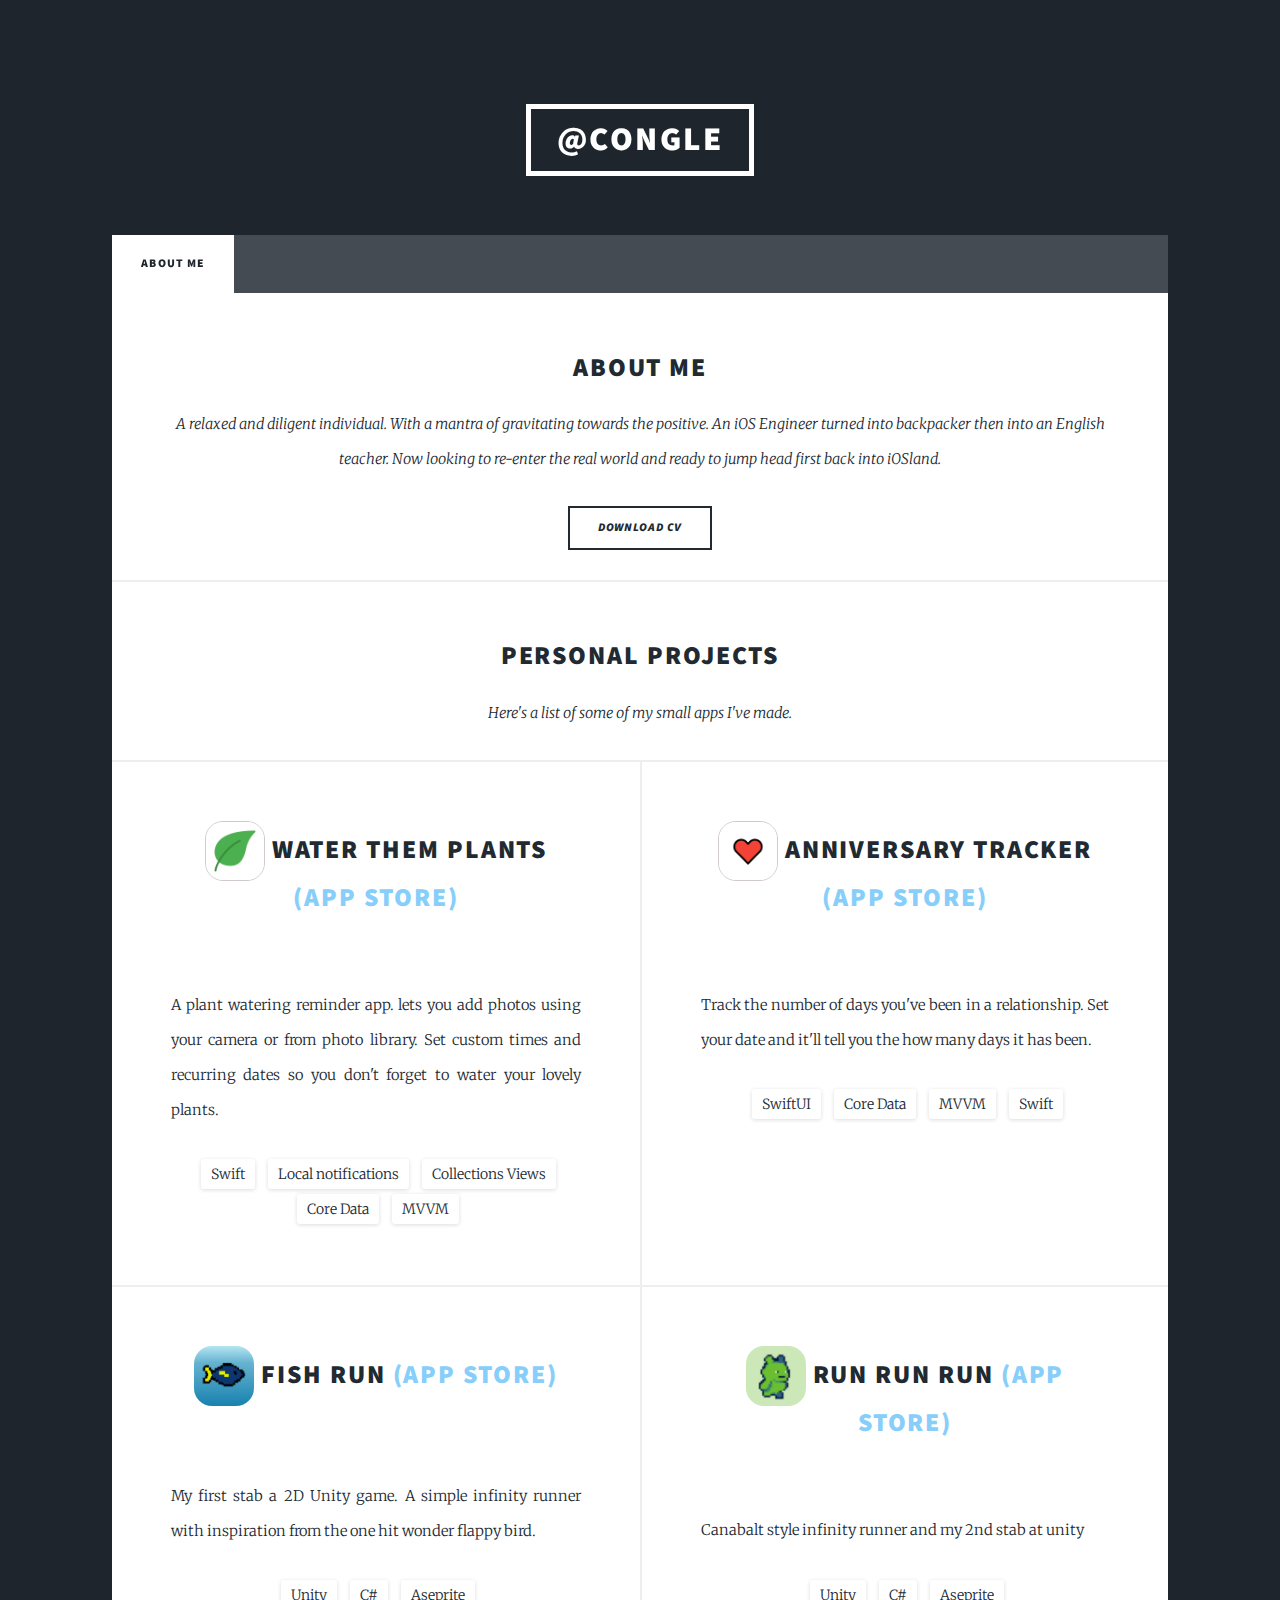
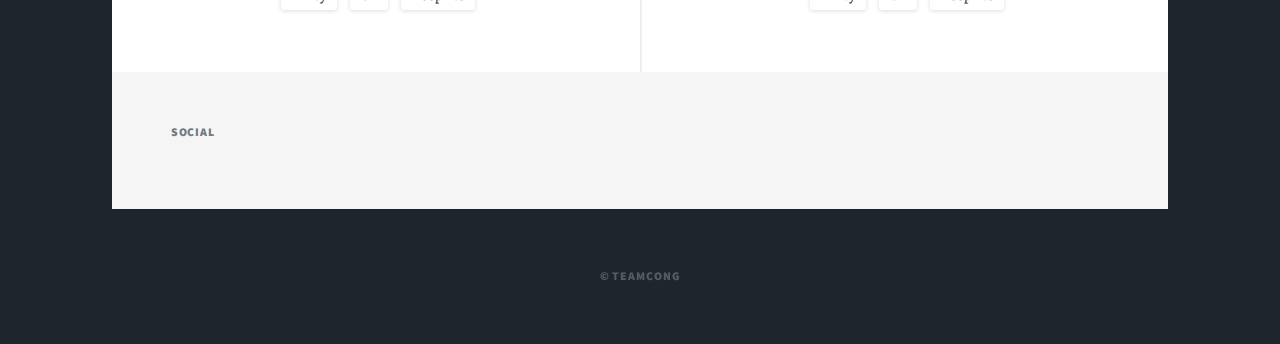
==== commit 83cb8be2: "removes mock apps" ====
--- a/index.html
+++ b/index.html
@@ -40,19 +40,24 @@
 
 						<!-- Featured Post -->
 								<header class="major">
-									<h2><a href="#">About me</a></h2>
-									<p>A relaxed and diligent individual. With a mantra of gravitating towards the positive. An iOS Engineer turned into backpacker then into an English teacher.
+										<h2> About me</h2>
+										<p>A relaxed and diligent individual. With a mantra of gravitating towards the positive. An iOS Engineer turned into backpacker then into an English teacher.
 										Now looking to re-enter the real world and ready to jump head first back into iOSland.
 										</p>
-										<a href="files/CV.pdf" target="_blank" class="section_btn button"><span><i
-											class="fa fa-download" aria-hidden="true"></i></span>Download CV</a>
-												</header>
-								<!-- <a href="#" class="image main"><img src="images/pic01.jpg" alt="" /></a>
-								<ul class="actions special">
-									<li><a href="#" class="button large">Full Story</a></li>
-								</ul> -->
+										<p class="post">
+										<a href="files/CV.pdf" target="_blank" class="section_btn button">
+											<span><i class="fa fa-download" aria-hidden="true"></i
+												></span>Download CV</a>
+											</p>
+								</header>
 
 						<!-- Posts -->
+						<header class="major">
+							<h2>Personal Projects</a></h2>
+							<p> Here's a list of some of my small apps I've made.
+								</p>
+							</header>
+
 							<section class="posts">
 								<article>
 									<header>
@@ -86,7 +91,6 @@
 									</header>
 									<a class="image fit"><img src="images/anniversarytracker.png" alt="" /></a>
 									<p>Track the number of days you've been in a relationship. Set your date and it'll tell you the how many days it has been.</p>
-									<p>SwiftUI, Core Data, MVVM, Swift</p>
 									<ul class="tags">
 										<li>SwiftUI</li>
 										<li>Core Data</li>
@@ -131,8 +135,25 @@
 
 								</article>
 
+
+								
 							</section>
+							
+						<!-- <header class="major">
+							<h2>Mock apps</a></h2>
+							<p>Here's some mock projects, it's a mix of playing and tutorials. Some examples below. The images link to Source code.
+							<br>More detail can be found here
+								<a href="https://github.com/CongL3/Project-overview" style="color: lightskyblue;"> (Github) </a>
+							</p>
+							
+						</header>
 
+						<section class="mocks">
+									<a href="https://github.com/CongL3/IMDBViewer" class="image left"><img src="images/IMDBApp.gif" alt="" /></li>
+									<a href="https://github.com/CongL3/InstagramClone" class="image left"><img src="images/instagram1.gif" alt="" /></li>
+									<a href="https://github.com/CongL3/Project-overview/tree/main/NationalGeo" class="image right"><img src="images/NatGeo.png" alt="" /></li>
+									<a href="https://github.com/CongL3/News" class="image right"><img src="images/news.gif" alt="" /></li>
+							</section> -->
 						<!-- Footer -->
 
 					</div>
@@ -150,7 +171,6 @@
 							<section>
 								<h3>Social</h3>
 								<ul class="icons alt">
-
 									<li><a href="https://twitter.com/congle" class="icon brands alt fa-twitter"><span class="label">Twitter</span></a></li>
 									<li><a href="https://www.linkedin.com/in/cong-le-ios/" class="icon brands alt fa-linkedin"><span class="label">linkedin</span></a></li>
 									<li><a href="https://github.com/CongL3" class="icon brands alt fa-github"><span class="label">GitHub</span></a></li>
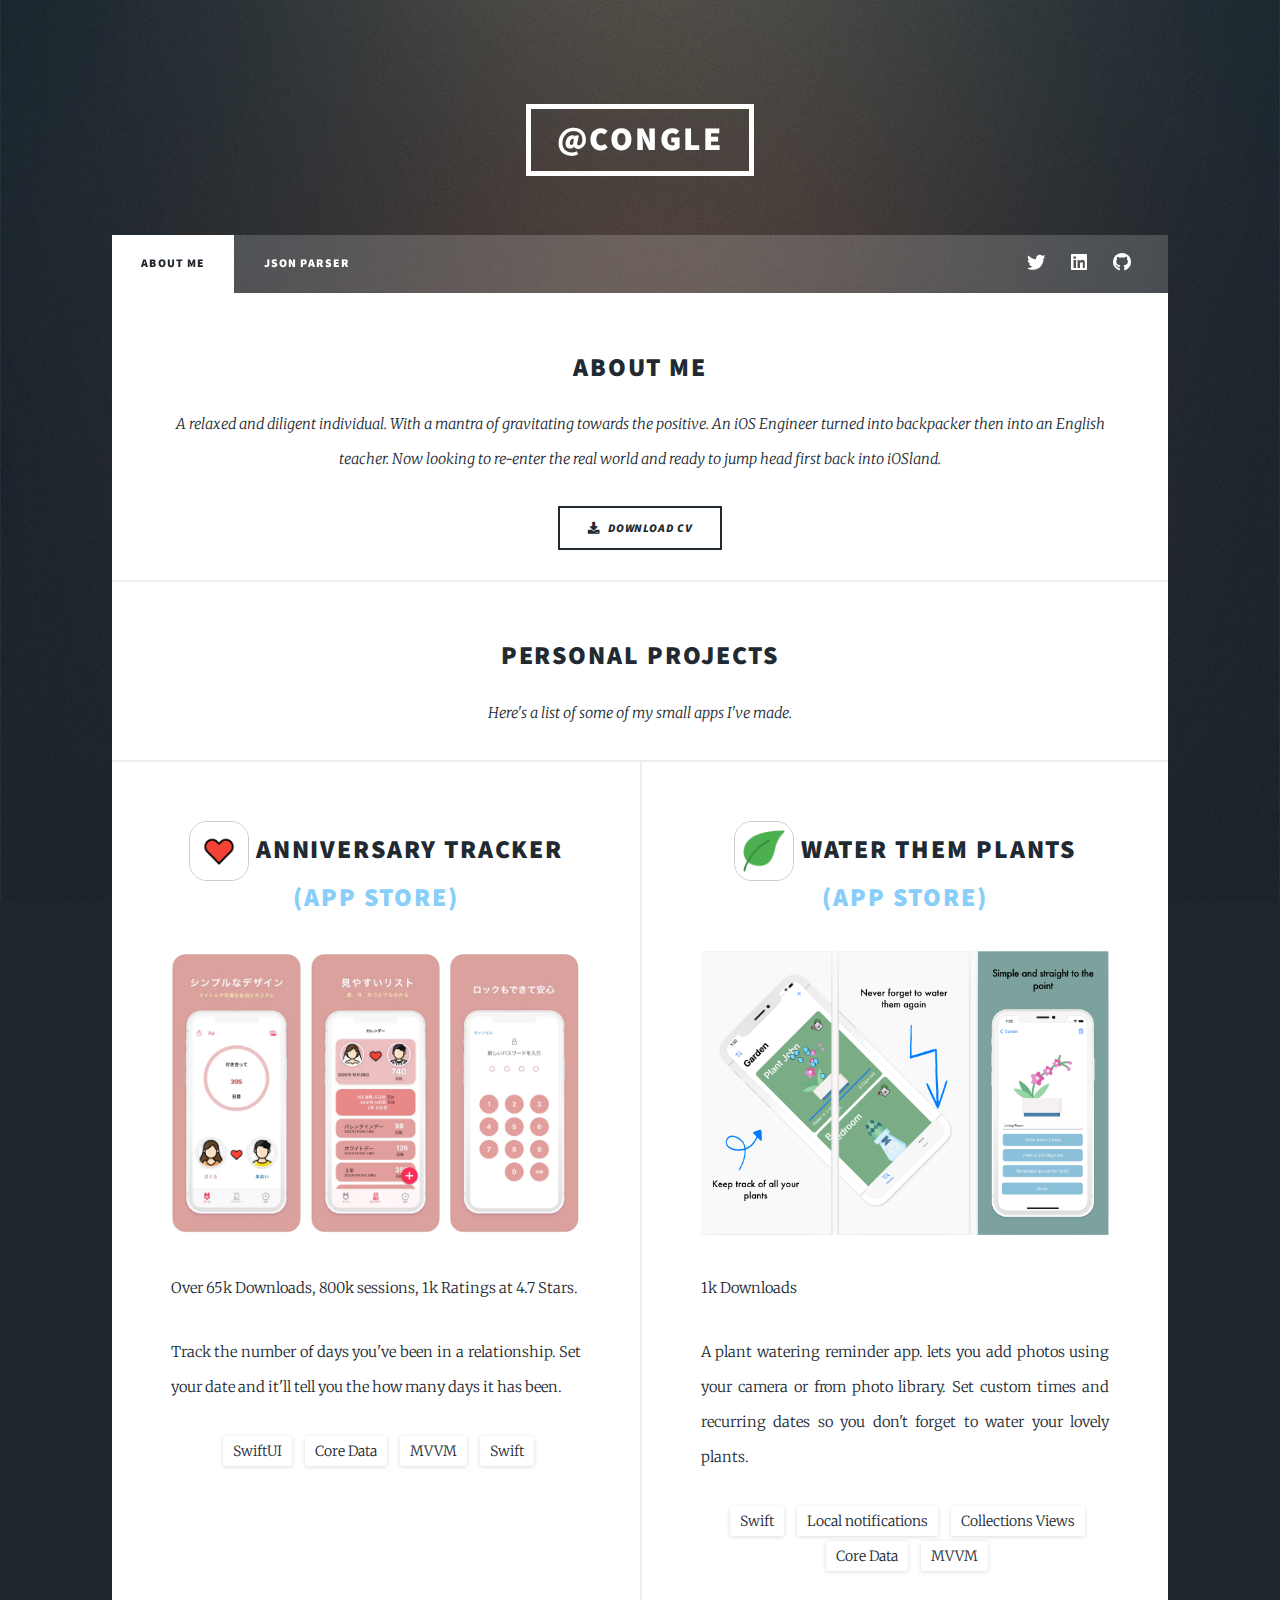
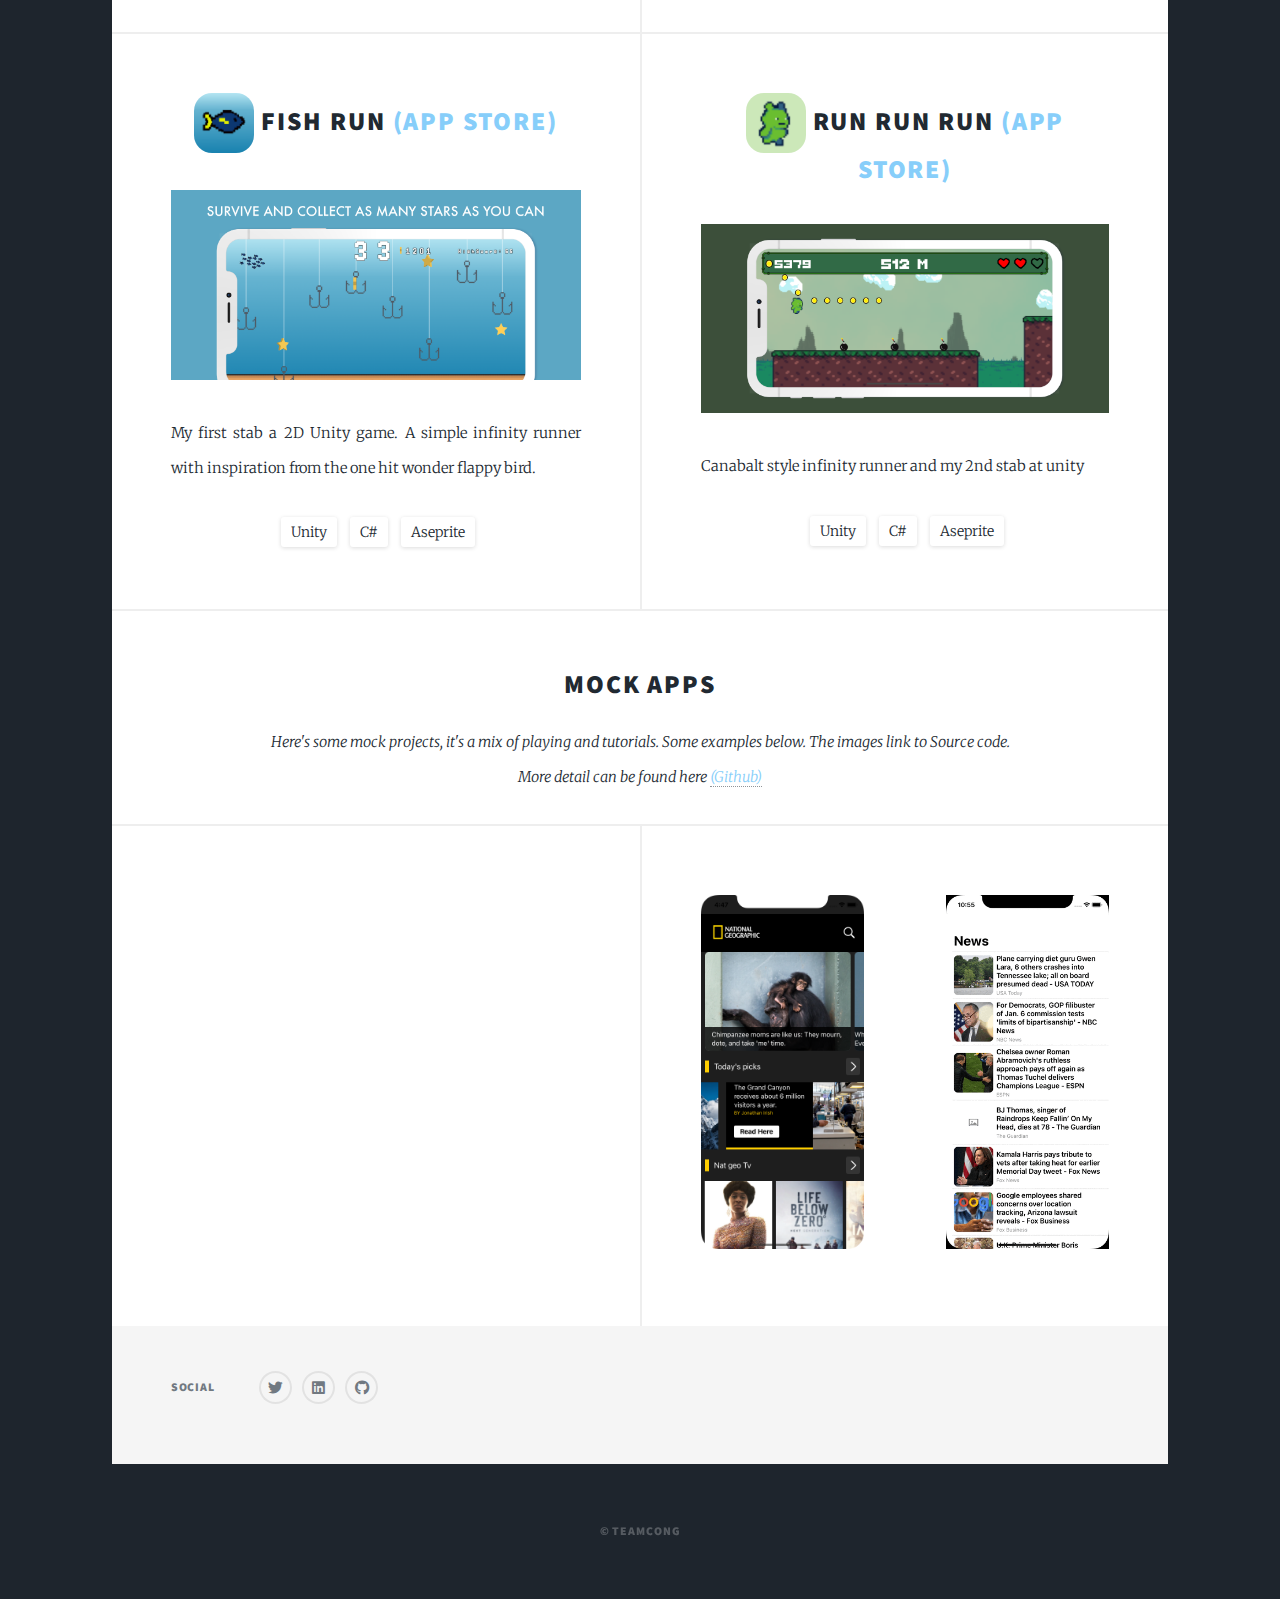
==== commit f850b488: "json parser" ====
--- a/index.html
+++ b/index.html
@@ -25,6 +25,7 @@
 					<nav id="nav">
 						<ul class="links">
 							<li class="active"><a href="index.html">About me</a></li>
+							<li><a href="json-parser.html">JSON Parser</a></li>
 							<!-- <li class="active"><a href="index.html">Apps</a></li>
 							<li class="active"><a href="index.html">This is Massively</a></li> -->
 						</ul>
@@ -45,9 +46,7 @@
 										Now looking to re-enter the real world and ready to jump head first back into iOSland.
 										</p>
 										<p class="post">
-										<a href="files/CV.pdf" target="_blank" class="section_btn button">
-											<span><i class="fa fa-download" aria-hidden="true"></i
-												></span>Download CV</a>
+										<a href="files/CV.pdf" class="button icon solid fa-download">Download CV</a>
 											</p>
 								</header>
 
@@ -61,6 +60,27 @@
 							<section class="posts">
 								<article>
 									<header>
+
+										<h2>
+											<div>
+												<img src="images/anniversaryicon.png" style="vertical-align: middle; height:60px;width:auto;border-radius:30%;border: 1px solid rgb(209, 202, 202)"/>
+												<span style="vertical-align: middle;">Anniversary tracker<a href="https://apps.apple.com/us/app/anniversary-tracker-no-ads/id1570714816" style="color: lightskyblue;"> (App store) </a></span>
+											</div>
+										</h2>
+									</header>
+									<a class="image fit"><img src="images/anniversarytracker.png" alt="" /></a>
+									<p>Over 65k Downloads, 800k sessions, 1k Ratings at 4.7 Stars.</p>
+									<p>Track the number of days you've been in a relationship. Set your date and it'll tell you the how many days it has been.</p>
+									<ul class="tags">
+										<li>SwiftUI</li>
+										<li>Core Data</li>
+										<li>MVVM</li>
+										<li>Swift</li>
+									</ul>
+
+								</article>
+								<article>
+									<header>
 										<h2>
 											<div>
 												<img src="images/waterthemplantsicon.png" style="vertical-align: middle; height:60px;width:auto;border-radius:30%;  border: 1px solid rgb(209, 202, 202);"/>
@@ -69,6 +89,7 @@
 										</h2>
 									</header>
 									<a class="image fit"><img src="images/waterthemplants.png" alt="" /></a>
+									<p>1k Downloads</p>
 									<p>A plant watering reminder app. lets you add photos using your camera or from photo library.
 										 Set custom times and recurring dates so you don't forget to water your lovely plants.</p>
 										 <ul class="tags">
@@ -81,26 +102,6 @@
 								</article>
 								<article>
 									<header>
-
-										<h2>
-											<div>
-												<img src="images/anniversaryicon.png" style="vertical-align: middle; height:60px;width:auto;border-radius:30%;border: 1px solid rgb(209, 202, 202)"/>
-												<span style="vertical-align: middle;">Anniversary tracker<a href="https://apps.apple.com/us/app/anniversary-tracker-no-ads/id1570714816" style="color: lightskyblue;"> (App store) </a></span>
-											</div>
-										</h2>
-									</header>
-									<a class="image fit"><img src="images/anniversarytracker.png" alt="" /></a>
-									<p>Track the number of days you've been in a relationship. Set your date and it'll tell you the how many days it has been.</p>
-									<ul class="tags">
-										<li>SwiftUI</li>
-										<li>Core Data</li>
-										<li>MVVM</li>
-										<li>Swift</li>
-									</ul>
-
-								</article>
-								<article>
-									<header>
 									<h2>
 										<div>
 											<img src="images/FishRunIcon.png" style="vertical-align: middle; height:60px;width:auto;border-radius:30%;"/>
@@ -139,7 +140,7 @@
 								
 							</section>
 							
-						<!-- <header class="major">
+						 <header class="major">
 							<h2>Mock apps</a></h2>
 							<p>Here's some mock projects, it's a mix of playing and tutorials. Some examples below. The images link to Source code.
 							<br>More detail can be found here
@@ -148,13 +149,21 @@
 							
 						</header>
 
-						<section class="mocks">
-									<a href="https://github.com/CongL3/IMDBViewer" class="image left"><img src="images/IMDBApp.gif" alt="" /></li>
-									<a href="https://github.com/CongL3/InstagramClone" class="image left"><img src="images/instagram1.gif" alt="" /></li>
-									<a href="https://github.com/CongL3/Project-overview/tree/main/NationalGeo" class="image right"><img src="images/NatGeo.png" alt="" /></li>
-									<a href="https://github.com/CongL3/News" class="image right"><img src="images/news.gif" alt="" /></li>
-							</section> -->
-						<!-- Footer -->
+
+						<section class="posts">
+							<article>
+								<a href="https://github.com/CongL3/IMDBViewer" class="image left"><img src="images/IMDBApp.gif" alt="" /></a>
+							<a href="https://github.com/CongL3/InstagramClone" class="image right"><img src="images/instagram1.gif" alt="" /></a>
+	</article>
+
+							<article>
+								<a href="https://github.com/CongL3/Project-overview/tree/main/NationalGeo" class="image left"><img src="images/NatGeo.png" alt="" /></a>
+								<a href="https://github.com/CongL3/News" class="image right"><img src="images/news.gif" alt="" /></a>
+
+							</article>
+							
+						</section>
+
 
 					</div>
 
--- a/assets/css/main.css
+++ b/assets/css/main.css
@@ -3839,6 +3839,97 @@
 
 			}
 
+			#main > .mocks {
+				display: -moz-flex;
+				display: -webkit-flex;
+				display: -ms-flex;
+				display: flex;
+				-moz-flex-wrap: wrap;
+				-webkit-flex-wrap: wrap;
+				-ms-flex-wrap: wrap;
+				flex-wrap: wrap;
+				-moz-align-items: -moz-stretch;
+				-webkit-align-items: -webkit-stretch;
+				-ms-align-items: -ms-stretch;
+				align-items: stretch;
+				text-align: center;
+				width: 100%;
+				padding: 0;
+			}
+	
+				#main > .mocks > * {
+					-moz-flex-shrink: 1;
+					-webkit-flex-shrink: 1;
+					-ms-flex-shrink: 1;
+					flex-shrink: 1;
+					-moz-flex-grow: 0;
+					-webkit-flex-grow: 0;
+					-ms-flex-grow: 0;
+					flex-grow: 0;
+				}
+		
+				#main > .mocks > * {
+					padding: 1rem;
+					width: 22%;
+				}
+	
+				#main > .mocks > article {
+					border-color: #eeeeee;
+					border-left-width: 1px;
+					border-style: solid;
+					border-top-width: 1px;
+					text-align: center;
+				}
+	
+	
+				@media screen and (max-width: 980px) {
+	
+					#main > .mocks > * {
+						width: 50%;
+					}
+	
+					#main > .mocks > * {
+						width: 50%;
+					}
+		
+				}
+	
+				@media screen and (max-width: 736px) {
+	
+					#main > .posts > * {
+						width: 100%;
+					}
+	
+					#main > .posts > * {
+						padding: 2rem;
+						width: 100%;
+					}
+	
+					#main > .posts > article:nth-child(2n - 1) {
+						border-left-width: 2px;
+					}
+	
+					#main > .posts > article:nth-child(-n + 2) {
+						border-top-width: 2px;
+					}
+	
+					#main > .posts > article:nth-child(n) {
+						border-left-width: 0;
+					}
+	
+					#main > .posts > article:nth-child(-n + 1) {
+						border-top-width: 0;
+					}
+	
+					#main > .posts > article .image {
+						max-width: 25rem;
+						margin-left: auto;
+						margin-right: auto;
+					}
+	
+				}
+	
+
 		#main > .posts {
 			display: -moz-flex;
 			display: -webkit-flex;
@@ -3907,6 +3998,8 @@
 					padding: 2.5rem;
 					width: 50%;
 				}
+
+				
 
 			}
 
--- a/assets/css/noscript.css
+++ b/assets/css/noscript.css
@@ -0,0 +1,36 @@
+@import url(font-awesome.min.css);
+
+/*
+	Massively by HTML5 UP
+	html5up.net | @ajlkn
+	Free for personal and commercial use under the CCA 3.0 license (html5up.net/license)
+*/
+
+/* Wrapper */
+
+	#wrapper {
+		background-color: #212931;
+		background-image: url("../../images/overlay.png"), linear-gradient(0deg, rgba(0, 0, 0, 0.1), rgba(0, 0, 0, 0.1)), url("../../images/bg.jpg");
+		background-size: auto,								auto,														100% auto;
+		background-position: center,								center,														top center;
+		background-repeat: repeat,								no-repeat,													no-repeat;
+		background-attachment: fixed,								fixed,														fixed;
+	}
+
+		#wrapper.fade-in:before {
+			display: none;
+		}
+
+/* Intro */
+
+	body.is-preload #intro {
+		opacity: 1;
+	}
+
+		body.is-preload #intro:not(.hidden) + #header + #nav {
+			-moz-transform: none;
+			-webkit-transform: none;
+			-ms-transform: none;
+			transform: none;
+			opacity: 1;
+		}